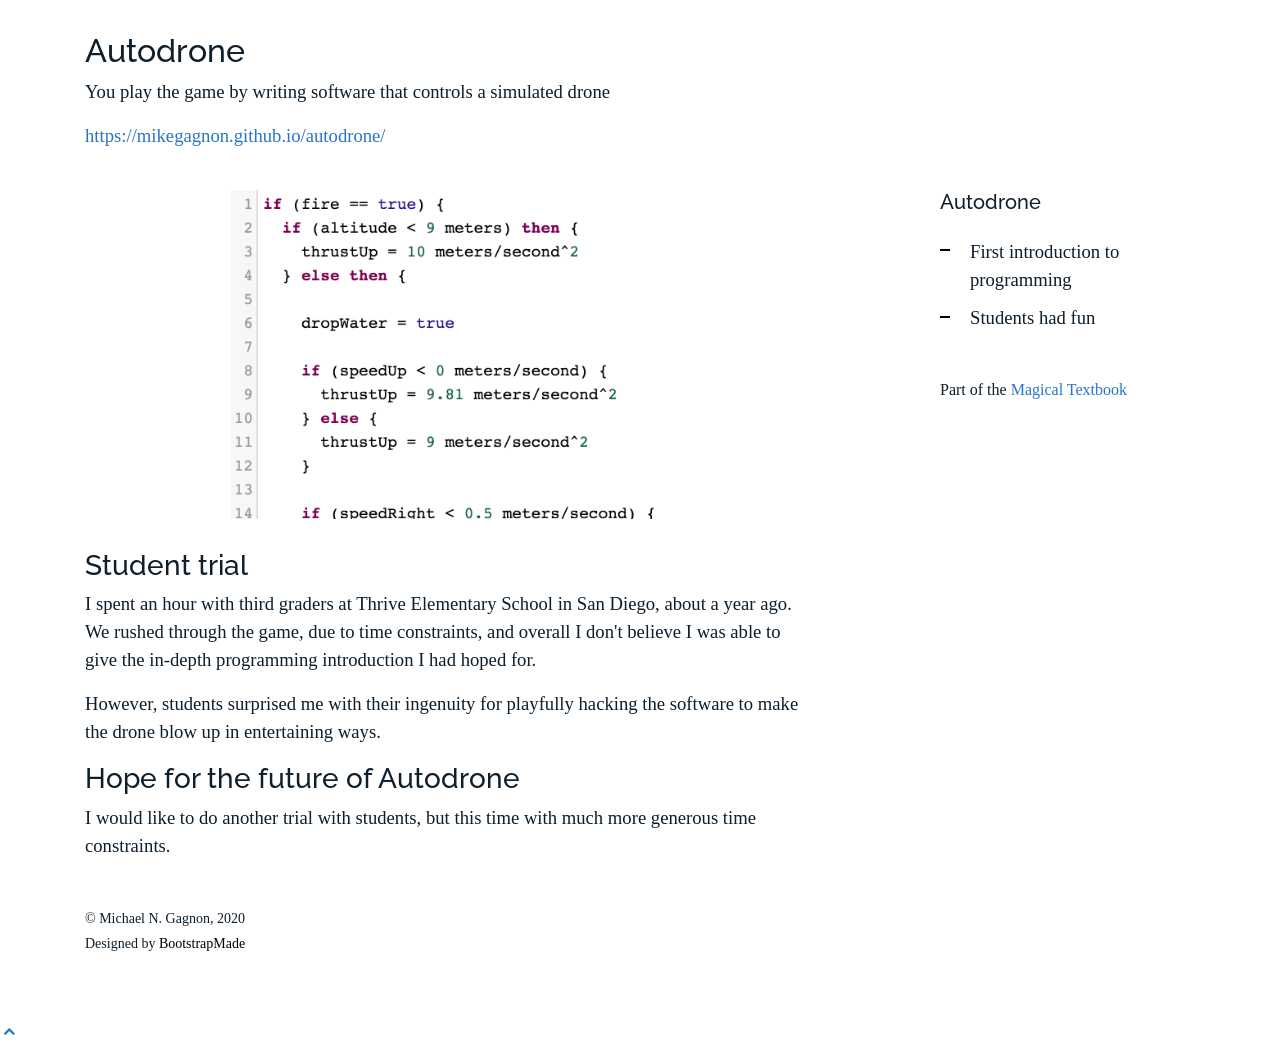
==== autodrone.html @ 3ea7a0fd "." ====
<!DOCTYPE html>
<html lang="en">

<head>
  <meta charset="utf-8">
  <meta content="width=device-width, initial-scale=1.0" name="viewport">

  <title>Autodrone</title>
  <meta content="" name="descriptison">
  <meta content="" name="keywords">

  <!-- Favicons -->
  <link href="assets/img/favicon.png" rel="icon">
  <link href="assets/img/apple-touch-icon.png" rel="apple-touch-icon">

  <!-- Google Fonts -->
  <link href="https://fonts.googleapis.com/css?family=https://fonts.googleapis.com/css?family=Inconsolata:400,500,600,700|Raleway:400,400i,500,500i,600,600i,700,700i" rel="stylesheet">

  <!-- Vendor CSS Files -->
  <link href="assets/vendor/bootstrap/css/bootstrap.min.css" rel="stylesheet">
  <link href="assets/vendor/icofont/icofont.min.css" rel="stylesheet">
  <link href="assets/vendor/aos/aos.css" rel="stylesheet">
  <link href="assets/vendor/line-awesome/css/line-awesome.min.css" rel="stylesheet">
  <link href="assets/vendor/owl.carousel/assets/owl.carousel.min.css" rel="stylesheet">

  <!-- Template Main CSS File -->
  <link href="assets/css/style.css" rel="stylesheet">

  <!-- =======================================================
  * Template Name: MyPortfolio - v2.0.0
  * Template URL: https://bootstrapmade.com/myportfolio-bootstrap-portfolio-website-template/
  * Author: BootstrapMade.com
  * License: https://bootstrapmade.com/license/
  ======================================================== -->
</head>

<body>



  <main id="main">

    <section class="section">
      <div class="container">
        <div class="row mb-4 align-items-center">
          <div class="col-md-6" data-aos="fade-up">
            <h2>Autodrone</h2>
            <p>You play the game by writing software that controls a simulated drone</p>
            <p><a href="https://mikegagnon.github.io/autodrone/">https://mikegagnon.github.io/autodrone/</a></p>

          </div>
        </div>
      </div>

      <div class="site-section pb-0">
        <div class="container">
          <div class="row align-items-stretch">
            <div class="col-md-8" data-aos="fade-up">

              <div style="text-align: center; "><img style="padding-bottom: 30px; width: 60%; height: 60%; " src="assets/img/autocode.png" alt="Image" class="img-fluid"></div>

              <h3>Student trial</h3>


              <p>I spent an hour with third graders at Thrive Elementary School in San Diego, about a year ago.
                We rushed through the game, due to time constraints, and overall I don't believe I was able
                to give the in-depth programming introduction I had hoped for.
              </p>

              <p>However, students surprised me with their ingenuity for playfully hacking the software
                to make the drone blow up in entertaining ways.</p>


              <h3>Hope for the future of Autodrone</h3>

              <p>I would like to do another trial with students, but this time with much more
              generous time constraints.
              </p>

            </div>
            <div class="col-md-3 ml-auto" data-aos="fade-up" data-aos-delay="100">
              <div class="sticky-content">
                <h3 class="h3">Autodrone</h3>
                <p class="mb-4"><!--<span class="text-muted">In progress</span>--></p>

        

                <div class="h4 mb-3">
                  <p></p>
                </div>

                <ul class="list-unstyled list-line mb-5">
                  <li>First introduction to programming</li>
                  <li>Students had fun</li>
                </ul>
                
                <div class="h4 mb-3">
                  <p>Part of the <a href="magic-textbook.html">Magical Textbook</a></p> 
                </div>

              </div>
            </div>
          </div>
        </div>
    </section>

  </main><!-- End #main -->

  <!-- ======= Footer ======= -->
  <footer class="footer" role="contentinfo">
    <div class="container">
      <div class="row">
        <div class="col-sm-6">
          <p class="mb-1">&copy; Michael N. Gagnon, 2020</p>
          <div class="credits">
            <!--
            All the links in the footer should remain intact.
            You can delete the links only if you purchased the pro version.
            Licensing information: https://bootstrapmade.com/license/
            Purchase the pro version with working PHP/AJAX contact form: https://bootstrapmade.com/buy/?theme=MyPortfolio
          -->
            Designed by <a href="https://bootstrapmade.com/">BootstrapMade</a>
          </div>
        </div>
      </div>
    </div>
  </footer>

  <a href="#" class="back-to-top"><i class="icofont-simple-up"></i></a>

  <!-- Vendor JS Files -->
  <script src="assets/vendor/jquery/jquery.min.js"></script>
  <script src="assets/vendor/bootstrap/js/bootstrap.bundle.min.js"></script>
  <script src="assets/vendor/jquery.easing/jquery.easing.min.js"></script>
  <script src="assets/vendor/php-email-form/validate.js"></script>
  <script src="assets/vendor/aos/aos.js"></script>
  <script src="assets/vendor/isotope-layout/isotope.pkgd.min.js"></script>
  <script src="assets/vendor/owl.carousel/owl.carousel.min.js"></script>

  <!-- Template Main JS File -->
  <script src="assets/js/main.js"></script>

</body>

</html>
---- assets/vendor/line-awesome/css/line-awesome.min.css ----
.la,.lab,.lad,.lal,.lar,.las{-moz-osx-font-smoothing:grayscale;-webkit-font-smoothing:antialiased;display:inline-block;font-style:normal;font-variant:normal;text-rendering:auto;line-height:1}.la-lg{font-size:1.33333em;line-height:.75em;vertical-align:-.0667em}.la-xs{font-size:.75em}.la-sm{font-size:.875em}.la-1x{font-size:1em}.la-2x{font-size:2em}.la-3x{font-size:3em}.la-4x{font-size:4em}.la-5x{font-size:5em}.la-6x{font-size:6em}.la-7x{font-size:7em}.la-8x{font-size:8em}.la-9x{font-size:9em}.la-10x{font-size:10em}.la-fw{text-align:center;width:1.25em}.la-ul{list-style-type:none;margin-left:2.5em;padding-left:0}.la-ul>li{position:relative}.la-li{left:-2em;position:absolute;text-align:center;width:2em;line-height:inherit}.la-border{border:solid .08em #eee;border-radius:.1em;padding:.2em .25em .15em}.la-pull-left{float:left}.la-pull-right{float:right}.la.la-pull-left,.lab.la-pull-left,.lal.la-pull-left,.lar.la-pull-left,.las.la-pull-left{margin-right:.3em}.la.la-pull-right,.lab.la-pull-right,.lal.la-pull-right,.lar.la-pull-right,.las.la-pull-right{margin-left:.3em}.la-spin{-webkit-animation:la-spin 2s infinite linear;animation:la-spin 2s infinite linear}.la-pulse{-webkit-animation:la-spin 1s infinite steps(8);animation:la-spin 1s infinite steps(8)}@-webkit-keyframes la-spin{0%{-webkit-transform:rotate(0);transform:rotate(0)}100%{-webkit-transform:rotate(360deg);transform:rotate(360deg)}}@keyframes la-spin{0%{-webkit-transform:rotate(0);transform:rotate(0)}100%{-webkit-transform:rotate(360deg);transform:rotate(360deg)}}.la-rotate-90{-webkit-transform:rotate(90deg);transform:rotate(90deg)}.la-rotate-180{-webkit-transform:rotate(180deg);transform:rotate(180deg)}.la-rotate-270{-webkit-transform:rotate(270deg);transform:rotate(270deg)}.la-flip-horizontal{-webkit-transform:scale(-1,1);transform:scale(-1,1)}.la-flip-vertical{-webkit-transform:scale(1,-1);transform:scale(1,-1)}.la-flip-both,.la-flip-horizontal.la-flip-vertical{-webkit-transform:scale(-1,-1);transform:scale(-1,-1)}:root .la-flip-both,:root .la-flip-horizontal,:root .la-flip-vertical,:root .la-rotate-180,:root .la-rotate-270,:root .la-rotate-90{-webkit-filter:none;filter:none}.la-stack{display:inline-block;height:2em;line-height:2em;position:relative;vertical-align:middle;width:2.5em}.la-stack-1x,.la-stack-2x{left:0;position:absolute;text-align:center;width:100%}.la-stack-1x{line-height:inherit}.la-stack-2x{font-size:2em}.la-inverse{color:#fff}.la-500px:before{content:"\f26e"}.la-accessible-icon:before{content:"\f368"}.la-accusoft:before{content:"\f369"}.la-acquisitions-incorporated:before{content:"\f6af"}.la-ad:before{content:"\f641"}.la-address-book:before{content:"\f2b9"}.la-address-card:before{content:"\f2bb"}.la-adjust:before{content:"\f042"}.la-adn:before{content:"\f170"}.la-adobe:before{content:"\f778"}.la-adversal:before{content:"\f36a"}.la-affiliatetheme:before{content:"\f36b"}.la-air-freshener:before{content:"\f5d0"}.la-airbnb:before{content:"\f834"}.la-algolia:before{content:"\f36c"}.la-align-center:before{content:"\f037"}.la-align-justify:before{content:"\f039"}.la-align-left:before{content:"\f036"}.la-align-right:before{content:"\f038"}.la-alipay:before{content:"\f642"}.la-allergies:before{content:"\f461"}.la-amazon:before{content:"\f270"}.la-amazon-pay:before{content:"\f42c"}.la-ambulance:before{content:"\f0f9"}.la-american-sign-language-interpreting:before{content:"\f2a3"}.la-amilia:before{content:"\f36d"}.la-anchor:before{content:"\f13d"}.la-android:before{content:"\f17b"}.la-angellist:before{content:"\f209"}.la-angle-double-down:before{content:"\f103"}.la-angle-double-left:before{content:"\f100"}.la-angle-double-right:before{content:"\f101"}.la-angle-double-up:before{content:"\f102"}.la-angle-down:before{content:"\f107"}.la-angle-left:before{content:"\f104"}.la-angle-right:before{content:"\f105"}.la-angle-up:before{content:"\f106"}.la-angry:before{content:"\f556"}.la-angrycreative:before{content:"\f36e"}.la-angular:before{content:"\f420"}.la-ankh:before{content:"\f644"}.la-app-store:before{content:"\f36f"}.la-app-store-ios:before{content:"\f370"}.la-apper:before{content:"\f371"}.la-apple:before{content:"\f179"}.la-apple-alt:before{content:"\f5d1"}.la-apple-pay:before{content:"\f415"}.la-archive:before{content:"\f187"}.la-archway:before{content:"\f557"}.la-arrow-alt-circle-down:before{content:"\f358"}.la-arrow-alt-circle-left:before{content:"\f359"}.la-arrow-alt-circle-right:before{content:"\f35a"}.la-arrow-alt-circle-up:before{content:"\f35b"}.la-arrow-circle-down:before{content:"\f0ab"}.la-arrow-circle-left:before{content:"\f0a8"}.la-arrow-circle-right:before{content:"\f0a9"}.la-arrow-circle-up:before{content:"\f0aa"}.la-arrow-down:before{content:"\f063"}.la-arrow-left:before{content:"\f060"}.la-arrow-right:before{content:"\f061"}.la-arrow-up:before{content:"\f062"}.la-arrows-alt:before{content:"\f0b2"}.la-arrows-alt-h:before{content:"\f337"}.la-arrows-alt-v:before{content:"\f338"}.la-artstation:before{content:"\f77a"}.la-assistive-listening-systems:before{content:"\f2a2"}.la-asterisk:before{content:"\f069"}.la-asymmetrik:before{content:"\f372"}.la-at:before{content:"\f1fa"}.la-atlas:before{content:"\f558"}.la-atlassian:before{content:"\f77b"}.la-atom:before{content:"\f5d2"}.la-audible:before{content:"\f373"}.la-audio-description:before{content:"\f29e"}.la-autoprefixer:before{content:"\f41c"}.la-avianex:before{content:"\f374"}.la-aviato:before{content:"\f421"}.la-award:before{content:"\f559"}.la-aws:before{content:"\f375"}.la-baby:before{content:"\f77c"}.la-baby-carriage:before{content:"\f77d"}.la-backspace:before{content:"\f55a"}.la-backward:before{content:"\f04a"}.la-bacon:before{content:"\f7e5"}.la-balance-scale:before{content:"\f24e"}.la-balance-scale-left:before{content:"\f515"}.la-balance-scale-right:before{content:"\f516"}.la-ban:before{content:"\f05e"}.la-band-aid:before{content:"\f462"}.la-bandcamp:before{content:"\f2d5"}.la-barcode:before{content:"\f02a"}.la-bars:before{content:"\f0c9"}.la-baseball-ball:before{content:"\f433"}.la-basketball-ball:before{content:"\f434"}.la-bath:before{content:"\f2cd"}.la-battery-empty:before{content:"\f244"}.la-battery-full:before{content:"\f240"}.la-battery-half:before{content:"\f242"}.la-battery-quarter:before{content:"\f243"}.la-battery-three-quarters:before{content:"\f241"}.la-battle-net:before{content:"\f835"}.la-bed:before{content:"\f236"}.la-beer:before{content:"\f0fc"}.la-behance:before{content:"\f1b4"}.la-behance-square:before{content:"\f1b5"}.la-bell:before{content:"\f0f3"}.la-bell-slash:before{content:"\f1f6"}.la-bezier-curve:before{content:"\f55b"}.la-bible:before{content:"\f647"}.la-bicycle:before{content:"\f206"}.la-biking:before{content:"\f84a"}.la-bimobject:before{content:"\f378"}.la-binoculars:before{content:"\f1e5"}.la-biohazard:before{content:"\f780"}.la-birthday-cake:before{content:"\f1fd"}.la-bitbucket:before{content:"\f171"}.la-bitcoin:before{content:"\f379"}.la-bity:before{content:"\f37a"}.la-black-tie:before{content:"\f27e"}.la-blackberry:before{content:"\f37b"}.la-blender:before{content:"\f517"}.la-blender-phone:before{content:"\f6b6"}.la-blind:before{content:"\f29d"}.la-blog:before{content:"\f781"}.la-blogger:before{content:"\f37c"}.la-blogger-b:before{content:"\f37d"}.la-bluetooth:before{content:"\f293"}.la-bluetooth-b:before{content:"\f294"}.la-bold:before{content:"\f032"}.la-bolt:before{content:"\f0e7"}.la-bomb:before{content:"\f1e2"}.la-bone:before{content:"\f5d7"}.la-bong:before{content:"\f55c"}.la-book:before{content:"\f02d"}.la-book-dead:before{content:"\f6b7"}.la-book-medical:before{content:"\f7e6"}.la-book-open:before{content:"\f518"}.la-book-reader:before{content:"\f5da"}.la-bookmark:before{content:"\f02e"}.la-bootstrap:before{content:"\f836"}.la-border-all:before{content:"\f84c"}.la-border-none:before{content:"\f850"}.la-border-style:before{content:"\f853"}.la-bowling-ball:before{content:"\f436"}.la-box:before{content:"\f466"}.la-box-open:before{content:"\f49e"}.la-boxes:before{content:"\f468"}.la-braille:before{content:"\f2a1"}.la-brain:before{content:"\f5dc"}.la-bread-slice:before{content:"\f7ec"}.la-briefcase:before{content:"\f0b1"}.la-briefcase-medical:before{content:"\f469"}.la-broadcast-tower:before{content:"\f519"}.la-broom:before{content:"\f51a"}.la-brush:before{content:"\f55d"}.la-btc:before{content:"\f15a"}.la-buffer:before{content:"\f837"}.la-bug:before{content:"\f188"}.la-building:before{content:"\f1ad"}.la-bullhorn:before{content:"\f0a1"}.la-bullseye:before{content:"\f140"}.la-burn:before{content:"\f46a"}.la-buromobelexperte:before{content:"\f37f"}.la-bus:before{content:"\f207"}.la-bus-alt:before{content:"\f55e"}.la-business-time:before{content:"\f64a"}.la-buy-n-large:before{content:"\f8a6"}.la-buysellads:before{content:"\f20d"}.la-calculator:before{content:"\f1ec"}.la-calendar:before{content:"\f133"}.la-calendar-alt:before{content:"\f073"}.la-calendar-check:before{content:"\f274"}.la-calendar-day:before{content:"\f783"}.la-calendar-minus:before{content:"\f272"}.la-calendar-plus:before{content:"\f271"}.la-calendar-times:before{content:"\f273"}.la-calendar-week:before{content:"\f784"}.la-camera:before{content:"\f030"}.la-camera-retro:before{content:"\f083"}.la-campground:before{content:"\f6bb"}.la-canadian-maple-leaf:before{content:"\f785"}.la-candy-cane:before{content:"\f786"}.la-cannabis:before{content:"\f55f"}.la-capsules:before{content:"\f46b"}.la-car:before{content:"\f1b9"}.la-car-alt:before{content:"\f5de"}.la-car-battery:before{content:"\f5df"}.la-car-crash:before{content:"\f5e1"}.la-car-side:before{content:"\f5e4"}.la-caret-down:before{content:"\f0d7"}.la-caret-left:before{content:"\f0d9"}.la-caret-right:before{content:"\f0da"}.la-caret-square-down:before{content:"\f150"}.la-caret-square-left:before{content:"\f191"}.la-caret-square-right:before{content:"\f152"}.la-caret-square-up:before{content:"\f151"}.la-caret-up:before{content:"\f0d8"}.la-carrot:before{content:"\f787"}.la-cart-arrow-down:before{content:"\f218"}.la-cart-plus:before{content:"\f217"}.la-cash-register:before{content:"\f788"}.la-cat:before{content:"\f6be"}.la-cc-amazon-pay:before{content:"\f42d"}.la-cc-amex:before{content:"\f1f3"}.la-cc-apple-pay:before{content:"\f416"}.la-cc-diners-club:before{content:"\f24c"}.la-cc-discover:before{content:"\f1f2"}.la-cc-jcb:before{content:"\f24b"}.la-cc-mastercard:before{content:"\f1f1"}.la-cc-paypal:before{content:"\f1f4"}.la-cc-stripe:before{content:"\f1f5"}.la-cc-visa:before{content:"\f1f0"}.la-centercode:before{content:"\f380"}.la-centos:before{content:"\f789"}.la-certificate:before{content:"\f0a3"}.la-chair:before{content:"\f6c0"}.la-chalkboard:before{content:"\f51b"}.la-chalkboard-teacher:before{content:"\f51c"}.la-charging-station:before{content:"\f5e7"}.la-chart-area:before{content:"\f1fe"}.la-chart-bar:before{content:"\f080"}.la-chart-line:before{content:"\f201"}.la-chart-pie:before{content:"\f200"}.la-check:before{content:"\f00c"}.la-check-circle:before{content:"\f058"}.la-check-double:before{content:"\f560"}.la-check-square:before{content:"\f14a"}.la-cheese:before{content:"\f7ef"}.la-chess:before{content:"\f439"}.la-chess-bishop:before{content:"\f43a"}.la-chess-board:before{content:"\f43c"}.la-chess-king:before{content:"\f43f"}.la-chess-knight:before{content:"\f441"}.la-chess-pawn:before{content:"\f443"}.la-chess-queen:before{content:"\f445"}.la-chess-rook:before{content:"\f447"}.la-chevron-circle-down:before{content:"\f13a"}.la-chevron-circle-left:before{content:"\f137"}.la-chevron-circle-right:before{content:"\f138"}.la-chevron-circle-up:before{content:"\f139"}.la-chevron-down:before{content:"\f078"}.la-chevron-left:before{content:"\f053"}.la-chevron-right:before{content:"\f054"}.la-chevron-up:before{content:"\f077"}.la-child:before{content:"\f1ae"}.la-chrome:before{content:"\f268"}.la-chromecast:before{content:"\f838"}.la-church:before{content:"\f51d"}.la-circle:before{content:"\f111"}.la-circle-notch:before{content:"\f1ce"}.la-city:before{content:"\f64f"}.la-clinic-medical:before{content:"\f7f2"}.la-clipboard:before{content:"\f328"}.la-clipboard-check:before{content:"\f46c"}.la-clipboard-list:before{content:"\f46d"}.la-clock:before{content:"\f017"}.la-clone:before{content:"\f24d"}.la-closed-captioning:before{content:"\f20a"}.la-cloud:before{content:"\f0c2"}.la-cloud-download-alt:before{content:"\f381"}.la-cloud-meatball:before{content:"\f73b"}.la-cloud-moon:before{content:"\f6c3"}.la-cloud-moon-rain:before{content:"\f73c"}.la-cloud-rain:before{content:"\f73d"}.la-cloud-showers-heavy:before{content:"\f740"}.la-cloud-sun:before{content:"\f6c4"}.la-cloud-sun-rain:before{content:"\f743"}.la-cloud-upload-alt:before{content:"\f382"}.la-cloudscale:before{content:"\f383"}.la-cloudsmith:before{content:"\f384"}.la-cloudversify:before{content:"\f385"}.la-cocktail:before{content:"\f561"}.la-code:before{content:"\f121"}.la-code-branch:before{content:"\f126"}.la-codepen:before{content:"\f1cb"}.la-codiepie:before{content:"\f284"}.la-coffee:before{content:"\f0f4"}.la-cog:before{content:"\f013"}.la-cogs:before{content:"\f085"}.la-coins:before{content:"\f51e"}.la-columns:before{content:"\f0db"}.la-comment:before{content:"\f075"}.la-comment-alt:before{content:"\f27a"}.la-comment-dollar:before{content:"\f651"}.la-comment-dots:before{content:"\f4ad"}.la-comment-medical:before{content:"\f7f5"}.la-comment-slash:before{content:"\f4b3"}.la-comments:before{content:"\f086"}.la-comments-dollar:before{content:"\f653"}.la-compact-disc:before{content:"\f51f"}.la-compass:before{content:"\f14e"}.la-compress:before{content:"\f066"}.la-compress-arrows-alt:before{content:"\f78c"}.la-concierge-bell:before{content:"\f562"}.la-confluence:before{content:"\f78d"}.la-connectdevelop:before{content:"\f20e"}.la-contao:before{content:"\f26d"}.la-cookie:before{content:"\f563"}.la-cookie-bite:before{content:"\f564"}.la-copy:before{content:"\f0c5"}.la-copyright:before{content:"\f1f9"}.la-cotton-bureau:before{content:"\f89e"}.la-couch:before{content:"\f4b8"}.la-cpanel:before{content:"\f388"}.la-creative-commons:before{content:"\f25e"}.la-creative-commons-by:before{content:"\f4e7"}.la-creative-commons-nc:before{content:"\f4e8"}.la-creative-commons-nc-eu:before{content:"\f4e9"}.la-creative-commons-nc-jp:before{content:"\f4ea"}.la-creative-commons-nd:before{content:"\f4eb"}.la-creative-commons-pd:before{content:"\f4ec"}.la-creative-commons-pd-alt:before{content:"\f4ed"}.la-creative-commons-remix:before{content:"\f4ee"}.la-creative-commons-sa:before{content:"\f4ef"}.la-creative-commons-sampling:before{content:"\f4f0"}.la-creative-commons-sampling-plus:before{content:"\f4f1"}.la-creative-commons-share:before{content:"\f4f2"}.la-creative-commons-zero:before{content:"\f4f3"}.la-credit-card:before{content:"\f09d"}.la-critical-role:before{content:"\f6c9"}.la-crop:before{content:"\f125"}.la-crop-alt:before{content:"\f565"}.la-cross:before{content:"\f654"}.la-crosshairs:before{content:"\f05b"}.la-crow:before{content:"\f520"}.la-crown:before{content:"\f521"}.la-crutch:before{content:"\f7f7"}.la-css3:before{content:"\f13c"}.la-css3-alt:before{content:"\f38b"}.la-cube:before{content:"\f1b2"}.la-cubes:before{content:"\f1b3"}.la-cut:before{content:"\f0c4"}.la-cuttlefish:before{content:"\f38c"}.la-d-and-d:before{content:"\f38d"}.la-d-and-d-beyond:before{content:"\f6ca"}.la-dashcube:before{content:"\f210"}.la-database:before{content:"\f1c0"}.la-deaf:before{content:"\f2a4"}.la-delicious:before{content:"\f1a5"}.la-democrat:before{content:"\f747"}.la-deploydog:before{content:"\f38e"}.la-deskpro:before{content:"\f38f"}.la-desktop:before{content:"\f108"}.la-dev:before{content:"\f6cc"}.la-deviantart:before{content:"\f1bd"}.la-dharmachakra:before{content:"\f655"}.la-dhl:before{content:"\f790"}.la-diagnoses:before{content:"\f470"}.la-diaspora:before{content:"\f791"}.la-dice:before{content:"\f522"}.la-dice-d20:before{content:"\f6cf"}.la-dice-d6:before{content:"\f6d1"}.la-dice-five:before{content:"\f523"}.la-dice-four:before{content:"\f524"}.la-dice-one:before{content:"\f525"}.la-dice-six:before{content:"\f526"}.la-dice-three:before{content:"\f527"}.la-dice-two:before{content:"\f528"}.la-digg:before{content:"\f1a6"}.la-digital-ocean:before{content:"\f391"}.la-digital-tachograph:before{content:"\f566"}.la-directions:before{content:"\f5eb"}.la-discord:before{content:"\f392"}.la-discourse:before{content:"\f393"}.la-divide:before{content:"\f529"}.la-dizzy:before{content:"\f567"}.la-dna:before{content:"\f471"}.la-dochub:before{content:"\f394"}.la-docker:before{content:"\f395"}.la-dog:before{content:"\f6d3"}.la-dollar-sign:before{content:"\f155"}.la-dolly:before{content:"\f472"}.la-dolly-flatbed:before{content:"\f474"}.la-donate:before{content:"\f4b9"}.la-door-closed:before{content:"\f52a"}.la-door-open:before{content:"\f52b"}.la-dot-circle:before{content:"\f192"}.la-dove:before{content:"\f4ba"}.la-download:before{content:"\f019"}.la-draft2digital:before{content:"\f396"}.la-drafting-compass:before{content:"\f568"}.la-dragon:before{content:"\f6d5"}.la-draw-polygon:before{content:"\f5ee"}.la-dribbble:before{content:"\f17d"}.la-dribbble-square:before{content:"\f397"}.la-dropbox:before{content:"\f16b"}.la-drum:before{content:"\f569"}.la-drum-steelpan:before{content:"\f56a"}.la-drumstick-bite:before{content:"\f6d7"}.la-drupal:before{content:"\f1a9"}.la-dumbbell:before{content:"\f44b"}.la-dumpster:before{content:"\f793"}.la-dumpster-fire:before{content:"\f794"}.la-dungeon:before{content:"\f6d9"}.la-dyalog:before{content:"\f399"}.la-earlybirds:before{content:"\f39a"}.la-ebay:before{content:"\f4f4"}.la-edge:before{content:"\f282"}.la-edit:before{content:"\f044"}.la-egg:before{content:"\f7fb"}.la-eject:before{content:"\f052"}.la-elementor:before{content:"\f430"}.la-ellipsis-h:before{content:"\f141"}.la-ellipsis-v:before{content:"\f142"}.la-ello:before{content:"\f5f1"}.la-ember:before{content:"\f423"}.la-empire:before{content:"\f1d1"}.la-envelope:before{content:"\f0e0"}.la-envelope-open:before{content:"\f2b6"}.la-envelope-open-text:before{content:"\f658"}.la-envelope-square:before{content:"\f199"}.la-envira:before{content:"\f299"}.la-equals:before{content:"\f52c"}.la-eraser:before{content:"\f12d"}.la-erlang:before{content:"\f39d"}.la-ethereum:before{content:"\f42e"}.la-ethernet:before{content:"\f796"}.la-etsy:before{content:"\f2d7"}.la-euro-sign:before{content:"\f153"}.la-evernote:before{content:"\f839"}.la-exchange-alt:before{content:"\f362"}.la-exclamation:before{content:"\f12a"}.la-exclamation-circle:before{content:"\f06a"}.la-exclamation-triangle:before{content:"\f071"}.la-expand:before{content:"\f065"}.la-expand-arrows-alt:before{content:"\f31e"}.la-expeditedssl:before{content:"\f23e"}.la-external-link-alt:before{content:"\f35d"}.la-external-link-square-alt:before{content:"\f360"}.la-eye:before{content:"\f06e"}.la-eye-dropper:before{content:"\f1fb"}.la-eye-slash:before{content:"\f070"}.la-facebook:before{content:"\f09a"}.la-facebook-f:before{content:"\f39e"}.la-facebook-messenger:before{content:"\f39f"}.la-facebook-square:before{content:"\f082"}.la-fan:before{content:"\f863"}.la-fantasy-flight-games:before{content:"\f6dc"}.la-fast-backward:before{content:"\f049"}.la-fast-forward:before{content:"\f050"}.la-fax:before{content:"\f1ac"}.la-feather:before{content:"\f52d"}.la-feather-alt:before{content:"\f56b"}.la-fedex:before{content:"\f797"}.la-fedora:before{content:"\f798"}.la-female:before{content:"\f182"}.la-fighter-jet:before{content:"\f0fb"}.la-figma:before{content:"\f799"}.la-file:before{content:"\f15b"}.la-file-alt:before{content:"\f15c"}.la-file-archive:before{content:"\f1c6"}.la-file-audio:before{content:"\f1c7"}.la-file-code:before{content:"\f1c9"}.la-file-contract:before{content:"\f56c"}.la-file-csv:before{content:"\f6dd"}.la-file-download:before{content:"\f56d"}.la-file-excel:before{content:"\f1c3"}.la-file-export:before{content:"\f56e"}.la-file-image:before{content:"\f1c5"}.la-file-import:before{content:"\f56f"}.la-file-invoice:before{content:"\f570"}.la-file-invoice-dollar:before{content:"\f571"}.la-file-medical:before{content:"\f477"}.la-file-medical-alt:before{content:"\f478"}.la-file-pdf:before{content:"\f1c1"}.la-file-powerpoint:before{content:"\f1c4"}.la-file-prescription:before{content:"\f572"}.la-file-signature:before{content:"\f573"}.la-file-upload:before{content:"\f574"}.la-file-video:before{content:"\f1c8"}.la-file-word:before{content:"\f1c2"}.la-fill:before{content:"\f575"}.la-fill-drip:before{content:"\f576"}.la-film:before{content:"\f008"}.la-filter:before{content:"\f0b0"}.la-fingerprint:before{content:"\f577"}.la-fire:before{content:"\f06d"}.la-fire-alt:before{content:"\f7e4"}.la-fire-extinguisher:before{content:"\f134"}.la-firefox:before{content:"\f269"}.la-first-aid:before{content:"\f479"}.la-first-order:before{content:"\f2b0"}.la-first-order-alt:before{content:"\f50a"}.la-firstdraft:before{content:"\f3a1"}.la-fish:before{content:"\f578"}.la-fist-raised:before{content:"\f6de"}.la-flag:before{content:"\f024"}.la-flag-checkered:before{content:"\f11e"}.la-flag-usa:before{content:"\f74d"}.la-flask:before{content:"\f0c3"}.la-flickr:before{content:"\f16e"}.la-flipboard:before{content:"\f44d"}.la-flushed:before{content:"\f579"}.la-fly:before{content:"\f417"}.la-folder:before{content:"\f07b"}.la-folder-minus:before{content:"\f65d"}.la-folder-open:before{content:"\f07c"}.la-folder-plus:before{content:"\f65e"}.la-font:before{content:"\f031"}.la-font-awesome:before{content:"\f2b4"}.la-font-awesome-alt:before{content:"\f35c"}.la-font-awesome-flag:before{content:"\f425"}.la-font-awesome-logo-full:before{content:"\f4e6"}.la-fonticons:before{content:"\f280"}.la-fonticons-fi:before{content:"\f3a2"}.la-football-ball:before{content:"\f44e"}.la-fort-awesome:before{content:"\f286"}.la-fort-awesome-alt:before{content:"\f3a3"}.la-forumbee:before{content:"\f211"}.la-forward:before{content:"\f04e"}.la-foursquare:before{content:"\f180"}.la-free-code-camp:before{content:"\f2c5"}.la-freebsd:before{content:"\f3a4"}.la-frog:before{content:"\f52e"}.la-frown:before{content:"\f119"}.la-frown-open:before{content:"\f57a"}.la-fulcrum:before{content:"\f50b"}.la-funnel-dollar:before{content:"\f662"}.la-futbol:before{content:"\f1e3"}.la-galactic-republic:before{content:"\f50c"}.la-galactic-senate:before{content:"\f50d"}.la-gamepad:before{content:"\f11b"}.la-gas-pump:before{content:"\f52f"}.la-gavel:before{content:"\f0e3"}.la-gem:before{content:"\f3a5"}.la-genderless:before{content:"\f22d"}.la-get-pocket:before{content:"\f265"}.la-gg:before{content:"\f260"}.la-gg-circle:before{content:"\f261"}.la-ghost:before{content:"\f6e2"}.la-gift:before{content:"\f06b"}.la-gifts:before{content:"\f79c"}.la-git:before{content:"\f1d3"}.la-git-alt:before{content:"\f841"}.la-git-square:before{content:"\f1d2"}.la-github:before{content:"\f09b"}.la-github-alt:before{content:"\f113"}.la-github-square:before{content:"\f092"}.la-gitkraken:before{content:"\f3a6"}.la-gitlab:before{content:"\f296"}.la-gitter:before{content:"\f426"}.la-glass-cheers:before{content:"\f79f"}.la-glass-martini:before{content:"\f000"}.la-glass-martini-alt:before{content:"\f57b"}.la-glass-whiskey:before{content:"\f7a0"}.la-glasses:before{content:"\f530"}.la-glide:before{content:"\f2a5"}.la-glide-g:before{content:"\f2a6"}.la-globe:before{content:"\f0ac"}.la-globe-africa:before{content:"\f57c"}.la-globe-americas:before{content:"\f57d"}.la-globe-asia:before{content:"\f57e"}.la-globe-europe:before{content:"\f7a2"}.la-gofore:before{content:"\f3a7"}.la-golf-ball:before{content:"\f450"}.la-goodreads:before{content:"\f3a8"}.la-goodreads-g:before{content:"\f3a9"}.la-google:before{content:"\f1a0"}.la-google-drive:before{content:"\f3aa"}.la-google-play:before{content:"\f3ab"}.la-google-plus:before{content:"\f2b3"}.la-google-plus-g:before{content:"\f0d5"}.la-google-plus-square:before{content:"\f0d4"}.la-google-wallet:before{content:"\f1ee"}.la-gopuram:before{content:"\f664"}.la-graduation-cap:before{content:"\f19d"}.la-gratipay:before{content:"\f184"}.la-grav:before{content:"\f2d6"}.la-greater-than:before{content:"\f531"}.la-greater-than-equal:before{content:"\f532"}.la-grimace:before{content:"\f57f"}.la-grin:before{content:"\f580"}.la-grin-alt:before{content:"\f581"}.la-grin-beam:before{content:"\f582"}.la-grin-beam-sweat:before{content:"\f583"}.la-grin-hearts:before{content:"\f584"}.la-grin-squint:before{content:"\f585"}.la-grin-squint-tears:before{content:"\f586"}.la-grin-stars:before{content:"\f587"}.la-grin-tears:before{content:"\f588"}.la-grin-tongue:before{content:"\f589"}.la-grin-tongue-squint:before{content:"\f58a"}.la-grin-tongue-wink:before{content:"\f58b"}.la-grin-wink:before{content:"\f58c"}.la-grip-horizontal:before{content:"\f58d"}.la-grip-lines:before{content:"\f7a4"}.la-grip-lines-vertical:before{content:"\f7a5"}.la-grip-vertical:before{content:"\f58e"}.la-gripfire:before{content:"\f3ac"}.la-grunt:before{content:"\f3ad"}.la-guitar:before{content:"\f7a6"}.la-gulp:before{content:"\f3ae"}.la-h-square:before{content:"\f0fd"}.la-hacker-news:before{content:"\f1d4"}.la-hacker-news-square:before{content:"\f3af"}.la-hackerrank:before{content:"\f5f7"}.la-hamburger:before{content:"\f805"}.la-hammer:before{content:"\f6e3"}.la-hamsa:before{content:"\f665"}.la-hand-holding:before{content:"\f4bd"}.la-hand-holding-heart:before{content:"\f4be"}.la-hand-holding-usd:before{content:"\f4c0"}.la-hand-lizard:before{content:"\f258"}.la-hand-middle-finger:before{content:"\f806"}.la-hand-paper:before{content:"\f256"}.la-hand-peace:before{content:"\f25b"}.la-hand-point-down:before{content:"\f0a7"}.la-hand-point-left:before{content:"\f0a5"}.la-hand-point-right:before{content:"\f0a4"}.la-hand-point-up:before{content:"\f0a6"}.la-hand-pointer:before{content:"\f25a"}.la-hand-rock:before{content:"\f255"}.la-hand-scissors:before{content:"\f257"}.la-hand-spock:before{content:"\f259"}.la-hands:before{content:"\f4c2"}.la-hands-helping:before{content:"\f4c4"}.la-handshake:before{content:"\f2b5"}.la-hanukiah:before{content:"\f6e6"}.la-hard-hat:before{content:"\f807"}.la-hashtag:before{content:"\f292"}.la-hat-cowboy:before{content:"\f8c0"}.la-hat-cowboy-side:before{content:"\f8c1"}.la-hat-wizard:before{content:"\f6e8"}.la-haykal:before{content:"\f666"}.la-hdd:before{content:"\f0a0"}.la-heading:before{content:"\f1dc"}.la-headphones:before{content:"\f025"}.la-headphones-alt:before{content:"\f58f"}.la-headset:before{content:"\f590"}.la-heart:before{content:"\f004"}.la-heart-broken:before{content:"\f7a9"}.la-heartbeat:before{content:"\f21e"}.la-helicopter:before{content:"\f533"}.la-highlighter:before{content:"\f591"}.la-hiking:before{content:"\f6ec"}.la-hippo:before{content:"\f6ed"}.la-hips:before{content:"\f452"}.la-hire-a-helper:before{content:"\f3b0"}.la-history:before{content:"\f1da"}.la-hockey-puck:before{content:"\f453"}.la-holly-berry:before{content:"\f7aa"}.la-home:before{content:"\f015"}.la-hooli:before{content:"\f427"}.la-hornbill:before{content:"\f592"}.la-horse:before{content:"\f6f0"}.la-horse-head:before{content:"\f7ab"}.la-hospital:before{content:"\f0f8"}.la-hospital-alt:before{content:"\f47d"}.la-hospital-symbol:before{content:"\f47e"}.la-hot-tub:before{content:"\f593"}.la-hotdog:before{content:"\f80f"}.la-hotel:before{content:"\f594"}.la-hotjar:before{content:"\f3b1"}.la-hourglass:before{content:"\f254"}.la-hourglass-end:before{content:"\f253"}.la-hourglass-half:before{content:"\f252"}.la-hourglass-start:before{content:"\f251"}.la-house-damage:before{content:"\f6f1"}.la-houzz:before{content:"\f27c"}.la-hryvnia:before{content:"\f6f2"}.la-html5:before{content:"\f13b"}.la-hubspot:before{content:"\f3b2"}.la-i-cursor:before{content:"\f246"}.la-ice-cream:before{content:"\f810"}.la-icicles:before{content:"\f7ad"}.la-icons:before{content:"\f86d"}.la-id-badge:before{content:"\f2c1"}.la-id-card:before{content:"\f2c2"}.la-id-card-alt:before{content:"\f47f"}.la-igloo:before{content:"\f7ae"}.la-image:before{content:"\f03e"}.la-images:before{content:"\f302"}.la-imdb:before{content:"\f2d8"}.la-inbox:before{content:"\f01c"}.la-indent:before{content:"\f03c"}.la-industry:before{content:"\f275"}.la-infinity:before{content:"\f534"}.la-info:before{content:"\f129"}.la-info-circle:before{content:"\f05a"}.la-instagram:before{content:"\f16d"}.la-intercom:before{content:"\f7af"}.la-internet-explorer:before{content:"\f26b"}.la-invision:before{content:"\f7b0"}.la-ioxhost:before{content:"\f208"}.la-italic:before{content:"\f033"}.la-itch-io:before{content:"\f83a"}.la-itunes:before{content:"\f3b4"}.la-itunes-note:before{content:"\f3b5"}.la-java:before{content:"\f4e4"}.la-jedi:before{content:"\f669"}.la-jedi-order:before{content:"\f50e"}.la-jenkins:before{content:"\f3b6"}.la-jira:before{content:"\f7b1"}.la-joget:before{content:"\f3b7"}.la-joint:before{content:"\f595"}.la-joomla:before{content:"\f1aa"}.la-journal-whills:before{content:"\f66a"}.la-js:before{content:"\f3b8"}.la-js-square:before{content:"\f3b9"}.la-jsfiddle:before{content:"\f1cc"}.la-kaaba:before{content:"\f66b"}.la-kaggle:before{content:"\f5fa"}.la-key:before{content:"\f084"}.la-keybase:before{content:"\f4f5"}.la-keyboard:before{content:"\f11c"}.la-keycdn:before{content:"\f3ba"}.la-khanda:before{content:"\f66d"}.la-kickstarter:before{content:"\f3bb"}.la-kickstarter-k:before{content:"\f3bc"}.la-kiss:before{content:"\f596"}.la-kiss-beam:before{content:"\f597"}.la-kiss-wink-heart:before{content:"\f598"}.la-kiwi-bird:before{content:"\f535"}.la-korvue:before{content:"\f42f"}.la-landmark:before{content:"\f66f"}.la-language:before{content:"\f1ab"}.la-laptop:before{content:"\f109"}.la-laptop-code:before{content:"\f5fc"}.la-laptop-medical:before{content:"\f812"}.la-laravel:before{content:"\f3bd"}.la-lastfm:before{content:"\f202"}.la-lastfm-square:before{content:"\f203"}.la-laugh:before{content:"\f599"}.la-laugh-beam:before{content:"\f59a"}.la-laugh-squint:before{content:"\f59b"}.la-laugh-wink:before{content:"\f59c"}.la-layer-group:before{content:"\f5fd"}.la-leaf:before{content:"\f06c"}.la-leanpub:before{content:"\f212"}.la-lemon:before{content:"\f094"}.la-less:before{content:"\f41d"}.la-less-than:before{content:"\f536"}.la-less-than-equal:before{content:"\f537"}.la-level-down-alt:before{content:"\f3be"}.la-level-up-alt:before{content:"\f3bf"}.la-life-ring:before{content:"\f1cd"}.la-lightbulb:before{content:"\f0eb"}.la-line:before{content:"\f3c0"}.la-link:before{content:"\f0c1"}.la-linkedin:before{content:"\f08c"}.la-linkedin-in:before{content:"\f0e1"}.la-linode:before{content:"\f2b8"}.la-linux:before{content:"\f17c"}.la-lira-sign:before{content:"\f195"}.la-list:before{content:"\f03a"}.la-list-alt:before{content:"\f022"}.la-list-ol:before{content:"\f0cb"}.la-list-ul:before{content:"\f0ca"}.la-location-arrow:before{content:"\f124"}.la-lock:before{content:"\f023"}.la-lock-open:before{content:"\f3c1"}.la-long-arrow-alt-down:before{content:"\f309"}.la-long-arrow-alt-left:before{content:"\f30a"}.la-long-arrow-alt-right:before{content:"\f30b"}.la-long-arrow-alt-up:before{content:"\f30c"}.la-low-vision:before{content:"\f2a8"}.la-luggage-cart:before{content:"\f59d"}.la-lyft:before{content:"\f3c3"}.la-magento:before{content:"\f3c4"}.la-magic:before{content:"\f0d0"}.la-magnet:before{content:"\f076"}.la-mail-bulk:before{content:"\f674"}.la-mailchimp:before{content:"\f59e"}.la-male:before{content:"\f183"}.la-mandalorian:before{content:"\f50f"}.la-map:before{content:"\f279"}.la-map-marked:before{content:"\f59f"}.la-map-marked-alt:before{content:"\f5a0"}.la-map-marker:before{content:"\f041"}.la-map-marker-alt:before{content:"\f3c5"}.la-map-pin:before{content:"\f276"}.la-map-signs:before{content:"\f277"}.la-markdown:before{content:"\f60f"}.la-marker:before{content:"\f5a1"}.la-mars:before{content:"\f222"}.la-mars-double:before{content:"\f227"}.la-mars-stroke:before{content:"\f229"}.la-mars-stroke-h:before{content:"\f22b"}.la-mars-stroke-v:before{content:"\f22a"}.la-mask:before{content:"\f6fa"}.la-mastodon:before{content:"\f4f6"}.la-maxcdn:before{content:"\f136"}.la-mdb:before{content:"\f8ca"}.la-medal:before{content:"\f5a2"}.la-medapps:before{content:"\f3c6"}.la-medium:before{content:"\f23a"}.la-medium-m:before{content:"\f3c7"}.la-medkit:before{content:"\f0fa"}.la-medrt:before{content:"\f3c8"}.la-meetup:before{content:"\f2e0"}.la-megaport:before{content:"\f5a3"}.la-meh:before{content:"\f11a"}.la-meh-blank:before{content:"\f5a4"}.la-meh-rolling-eyes:before{content:"\f5a5"}.la-memory:before{content:"\f538"}.la-mendeley:before{content:"\f7b3"}.la-menorah:before{content:"\f676"}.la-mercury:before{content:"\f223"}.la-meteor:before{content:"\f753"}.la-microchip:before{content:"\f2db"}.la-microphone:before{content:"\f130"}.la-microphone-alt:before{content:"\f3c9"}.la-microphone-alt-slash:before{content:"\f539"}.la-microphone-slash:before{content:"\f131"}.la-microscope:before{content:"\f610"}.la-microsoft:before{content:"\f3ca"}.la-minus:before{content:"\f068"}.la-minus-circle:before{content:"\f056"}.la-minus-square:before{content:"\f146"}.la-mitten:before{content:"\f7b5"}.la-mix:before{content:"\f3cb"}.la-mixcloud:before{content:"\f289"}.la-mizuni:before{content:"\f3cc"}.la-mobile:before{content:"\f10b"}.la-mobile-alt:before{content:"\f3cd"}.la-modx:before{content:"\f285"}.la-monero:before{content:"\f3d0"}.la-money-bill:before{content:"\f0d6"}.la-money-bill-alt:before{content:"\f3d1"}.la-money-bill-wave:before{content:"\f53a"}.la-money-bill-wave-alt:before{content:"\f53b"}.la-money-check:before{content:"\f53c"}.la-money-check-alt:before{content:"\f53d"}.la-monument:before{content:"\f5a6"}.la-moon:before{content:"\f186"}.la-mortar-pestle:before{content:"\f5a7"}.la-mosque:before{content:"\f678"}.la-motorcycle:before{content:"\f21c"}.la-mountain:before{content:"\f6fc"}.la-mouse:before{content:"\f8cc"}.la-mouse-pointer:before{content:"\f245"}.la-mug-hot:before{content:"\f7b6"}.la-music:before{content:"\f001"}.la-napster:before{content:"\f3d2"}.la-neos:before{content:"\f612"}.la-network-wired:before{content:"\f6ff"}.la-neuter:before{content:"\f22c"}.la-newspaper:before{content:"\f1ea"}.la-nimblr:before{content:"\f5a8"}.la-node:before{content:"\f419"}.la-node-js:before{content:"\f3d3"}.la-not-equal:before{content:"\f53e"}.la-notes-medical:before{content:"\f481"}.la-npm:before{content:"\f3d4"}.la-ns8:before{content:"\f3d5"}.la-nutritionix:before{content:"\f3d6"}.la-object-group:before{content:"\f247"}.la-object-ungroup:before{content:"\f248"}.la-odnoklassniki:before{content:"\f263"}.la-odnoklassniki-square:before{content:"\f264"}.la-oil-can:before{content:"\f613"}.la-old-republic:before{content:"\f510"}.la-om:before{content:"\f679"}.la-opencart:before{content:"\f23d"}.la-openid:before{content:"\f19b"}.la-opera:before{content:"\f26a"}.la-optin-monster:before{content:"\f23c"}.la-orcid:before{content:"\f8d2"}.la-osi:before{content:"\f41a"}.la-otter:before{content:"\f700"}.la-outdent:before{content:"\f03b"}.la-page4:before{content:"\f3d7"}.la-pagelines:before{content:"\f18c"}.la-pager:before{content:"\f815"}.la-paint-brush:before{content:"\f1fc"}.la-paint-roller:before{content:"\f5aa"}.la-palette:before{content:"\f53f"}.la-palfed:before{content:"\f3d8"}.la-pallet:before{content:"\f482"}.la-paper-plane:before{content:"\f1d8"}.la-paperclip:before{content:"\f0c6"}.la-parachute-box:before{content:"\f4cd"}.la-paragraph:before{content:"\f1dd"}.la-parking:before{content:"\f540"}.la-passport:before{content:"\f5ab"}.la-pastafarianism:before{content:"\f67b"}.la-paste:before{content:"\f0ea"}.la-patreon:before{content:"\f3d9"}.la-pause:before{content:"\f04c"}.la-pause-circle:before{content:"\f28b"}.la-paw:before{content:"\f1b0"}.la-paypal:before{content:"\f1ed"}.la-peace:before{content:"\f67c"}.la-pen:before{content:"\f304"}.la-pen-alt:before{content:"\f305"}.la-pen-fancy:before{content:"\f5ac"}.la-pen-nib:before{content:"\f5ad"}.la-pen-square:before{content:"\f14b"}.la-pencil-alt:before{content:"\f303"}.la-pencil-ruler:before{content:"\f5ae"}.la-penny-arcade:before{content:"\f704"}.la-people-carry:before{content:"\f4ce"}.la-pepper-hot:before{content:"\f816"}.la-percent:before{content:"\f295"}.la-percentage:before{content:"\f541"}.la-periscope:before{content:"\f3da"}.la-person-booth:before{content:"\f756"}.la-phabricator:before{content:"\f3db"}.la-phoenix-framework:before{content:"\f3dc"}.la-phoenix-squadron:before{content:"\f511"}.la-phone:before{content:"\f095"}.la-phone-alt:before{content:"\f879"}.la-phone-slash:before{content:"\f3dd"}.la-phone-square:before{content:"\f098"}.la-phone-square-alt:before{content:"\f87b"}.la-phone-volume:before{content:"\f2a0"}.la-photo-video:before{content:"\f87c"}.la-php:before{content:"\f457"}.la-pied-piper:before{content:"\f2ae"}.la-pied-piper-alt:before{content:"\f1a8"}.la-pied-piper-hat:before{content:"\f4e5"}.la-pied-piper-pp:before{content:"\f1a7"}.la-piggy-bank:before{content:"\f4d3"}.la-pills:before{content:"\f484"}.la-pinterest:before{content:"\f0d2"}.la-pinterest-p:before{content:"\f231"}.la-pinterest-square:before{content:"\f0d3"}.la-pizza-slice:before{content:"\f818"}.la-place-of-worship:before{content:"\f67f"}.la-plane:before{content:"\f072"}.la-plane-arrival:before{content:"\f5af"}.la-plane-departure:before{content:"\f5b0"}.la-play:before{content:"\f04b"}.la-play-circle:before{content:"\f144"}.la-playstation:before{content:"\f3df"}.la-plug:before{content:"\f1e6"}.la-plus:before{content:"\f067"}.la-plus-circle:before{content:"\f055"}.la-plus-square:before{content:"\f0fe"}.la-podcast:before{content:"\f2ce"}.la-poll:before{content:"\f681"}.la-poll-h:before{content:"\f682"}.la-poo:before{content:"\f2fe"}.la-poo-storm:before{content:"\f75a"}.la-poop:before{content:"\f619"}.la-portrait:before{content:"\f3e0"}.la-pound-sign:before{content:"\f154"}.la-power-off:before{content:"\f011"}.la-pray:before{content:"\f683"}.la-praying-hands:before{content:"\f684"}.la-prescription:before{content:"\f5b1"}.la-prescription-bottle:before{content:"\f485"}.la-prescription-bottle-alt:before{content:"\f486"}.la-print:before{content:"\f02f"}.la-procedures:before{content:"\f487"}.la-product-hunt:before{content:"\f288"}.la-project-diagram:before{content:"\f542"}.la-pushed:before{content:"\f3e1"}.la-puzzle-piece:before{content:"\f12e"}.la-python:before{content:"\f3e2"}.la-qq:before{content:"\f1d6"}.la-qrcode:before{content:"\f029"}.la-question:before{content:"\f128"}.la-question-circle:before{content:"\f059"}.la-quidditch:before{content:"\f458"}.la-quinscape:before{content:"\f459"}.la-quora:before{content:"\f2c4"}.la-quote-left:before{content:"\f10d"}.la-quote-right:before{content:"\f10e"}.la-quran:before{content:"\f687"}.la-r-project:before{content:"\f4f7"}.la-radiation:before{content:"\f7b9"}.la-radiation-alt:before{content:"\f7ba"}.la-rainbow:before{content:"\f75b"}.la-random:before{content:"\f074"}.la-raspberry-pi:before{content:"\f7bb"}.la-ravelry:before{content:"\f2d9"}.la-react:before{content:"\f41b"}.la-reacteurope:before{content:"\f75d"}.la-readme:before{content:"\f4d5"}.la-rebel:before{content:"\f1d0"}.la-receipt:before{content:"\f543"}.la-record-vinyl:before{content:"\f8d9"}.la-recycle:before{content:"\f1b8"}.la-red-river:before{content:"\f3e3"}.la-reddit:before{content:"\f1a1"}.la-reddit-alien:before{content:"\f281"}.la-reddit-square:before{content:"\f1a2"}.la-redhat:before{content:"\f7bc"}.la-redo:before{content:"\f01e"}.la-redo-alt:before{content:"\f2f9"}.la-registered:before{content:"\f25d"}.la-remove-format:before{content:"\f87d"}.la-renren:before{content:"\f18b"}.la-reply:before{content:"\f3e5"}.la-reply-all:before{content:"\f122"}.la-replyd:before{content:"\f3e6"}.la-republican:before{content:"\f75e"}.la-researchgate:before{content:"\f4f8"}.la-resolving:before{content:"\f3e7"}.la-restroom:before{content:"\f7bd"}.la-retweet:before{content:"\f079"}.la-rev:before{content:"\f5b2"}.la-ribbon:before{content:"\f4d6"}.la-ring:before{content:"\f70b"}.la-road:before{content:"\f018"}.la-robot:before{content:"\f544"}.la-rocket:before{content:"\f135"}.la-rocketchat:before{content:"\f3e8"}.la-rockrms:before{content:"\f3e9"}.la-route:before{content:"\f4d7"}.la-rss:before{content:"\f09e"}.la-rss-square:before{content:"\f143"}.la-ruble-sign:before{content:"\f158"}.la-ruler:before{content:"\f545"}.la-ruler-combined:before{content:"\f546"}.la-ruler-horizontal:before{content:"\f547"}.la-ruler-vertical:before{content:"\f548"}.la-running:before{content:"\f70c"}.la-rupee-sign:before{content:"\f156"}.la-sad-cry:before{content:"\f5b3"}.la-sad-tear:before{content:"\f5b4"}.la-safari:before{content:"\f267"}.la-salesforce:before{content:"\f83b"}.la-sass:before{content:"\f41e"}.la-satellite:before{content:"\f7bf"}.la-satellite-dish:before{content:"\f7c0"}.la-save:before{content:"\f0c7"}.la-schlix:before{content:"\f3ea"}.la-school:before{content:"\f549"}.la-screwdriver:before{content:"\f54a"}.la-scribd:before{content:"\f28a"}.la-scroll:before{content:"\f70e"}.la-sd-card:before{content:"\f7c2"}.la-search:before{content:"\f002"}.la-search-dollar:before{content:"\f688"}.la-search-location:before{content:"\f689"}.la-search-minus:before{content:"\f010"}.la-search-plus:before{content:"\f00e"}.la-searchengin:before{content:"\f3eb"}.la-seedling:before{content:"\f4d8"}.la-sellcast:before{content:"\f2da"}.la-sellsy:before{content:"\f213"}.la-server:before{content:"\f233"}.la-servicestack:before{content:"\f3ec"}.la-shapes:before{content:"\f61f"}.la-share:before{content:"\f064"}.la-share-alt:before{content:"\f1e0"}.la-share-alt-square:before{content:"\f1e1"}.la-share-square:before{content:"\f14d"}.la-shekel-sign:before{content:"\f20b"}.la-shield-alt:before{content:"\f3ed"}.la-ship:before{content:"\f21a"}.la-shipping-fast:before{content:"\f48b"}.la-shirtsinbulk:before{content:"\f214"}.la-shoe-prints:before{content:"\f54b"}.la-shopping-bag:before{content:"\f290"}.la-shopping-basket:before{content:"\f291"}.la-shopping-cart:before{content:"\f07a"}.la-shopware:before{content:"\f5b5"}.la-shower:before{content:"\f2cc"}.la-shuttle-van:before{content:"\f5b6"}.la-sign:before{content:"\f4d9"}.la-sign-in-alt:before{content:"\f2f6"}.la-sign-language:before{content:"\f2a7"}.la-sign-out-alt:before{content:"\f2f5"}.la-signal:before{content:"\f012"}.la-signature:before{content:"\f5b7"}.la-sim-card:before{content:"\f7c4"}.la-simplybuilt:before{content:"\f215"}.la-sistrix:before{content:"\f3ee"}.la-sitemap:before{content:"\f0e8"}.la-sith:before{content:"\f512"}.la-skating:before{content:"\f7c5"}.la-sketch:before{content:"\f7c6"}.la-skiing:before{content:"\f7c9"}.la-skiing-nordic:before{content:"\f7ca"}.la-skull:before{content:"\f54c"}.la-skull-crossbones:before{content:"\f714"}.la-skyatlas:before{content:"\f216"}.la-skype:before{content:"\f17e"}.la-slack:before{content:"\f198"}.la-slack-hash:before{content:"\f3ef"}.la-slash:before{content:"\f715"}.la-sleigh:before{content:"\f7cc"}.la-sliders-h:before{content:"\f1de"}.la-slideshare:before{content:"\f1e7"}.la-smile:before{content:"\f118"}.la-smile-beam:before{content:"\f5b8"}.la-smile-wink:before{content:"\f4da"}.la-smog:before{content:"\f75f"}.la-smoking:before{content:"\f48d"}.la-smoking-ban:before{content:"\f54d"}.la-sms:before{content:"\f7cd"}.la-snapchat:before{content:"\f2ab"}.la-snapchat-ghost:before{content:"\f2ac"}.la-snapchat-square:before{content:"\f2ad"}.la-snowboarding:before{content:"\f7ce"}.la-snowflake:before{content:"\f2dc"}.la-snowman:before{content:"\f7d0"}.la-snowplow:before{content:"\f7d2"}.la-socks:before{content:"\f696"}.la-solar-panel:before{content:"\f5ba"}.la-sort:before{content:"\f0dc"}.la-sort-alpha-down:before{content:"\f15d"}.la-sort-alpha-down-alt:before{content:"\f881"}.la-sort-alpha-up:before{content:"\f15e"}.la-sort-alpha-up-alt:before{content:"\f882"}.la-sort-amount-down:before{content:"\f160"}.la-sort-amount-down-alt:before{content:"\f884"}.la-sort-amount-up:before{content:"\f161"}.la-sort-amount-up-alt:before{content:"\f885"}.la-sort-down:before{content:"\f0dd"}.la-sort-numeric-down:before{content:"\f162"}.la-sort-numeric-down-alt:before{content:"\f886"}.la-sort-numeric-up:before{content:"\f163"}.la-sort-numeric-up-alt:before{content:"\f887"}.la-sort-up:before{content:"\f0de"}.la-soundcloud:before{content:"\f1be"}.la-sourcetree:before{content:"\f7d3"}.la-spa:before{content:"\f5bb"}.la-space-shuttle:before{content:"\f197"}.la-speakap:before{content:"\f3f3"}.la-speaker-deck:before{content:"\f83c"}.la-spell-check:before{content:"\f891"}.la-spider:before{content:"\f717"}.la-spinner:before{content:"\f110"}.la-splotch:before{content:"\f5bc"}.la-spotify:before{content:"\f1bc"}.la-spray-can:before{content:"\f5bd"}.la-square:before{content:"\f0c8"}.la-square-full:before{content:"\f45c"}.la-square-root-alt:before{content:"\f698"}.la-squarespace:before{content:"\f5be"}.la-stack-exchange:before{content:"\f18d"}.la-stack-overflow:before{content:"\f16c"}.la-stackpath:before{content:"\f842"}.la-stamp:before{content:"\f5bf"}.la-star:before{content:"\f005"}.la-star-and-crescent:before{content:"\f699"}.la-star-half:before{content:"\f089"}.la-star-half-alt:before{content:"\f5c0"}.la-star-of-david:before{content:"\f69a"}.la-star-of-life:before{content:"\f621"}.la-staylinked:before{content:"\f3f5"}.la-steam:before{content:"\f1b6"}.la-steam-square:before{content:"\f1b7"}.la-steam-symbol:before{content:"\f3f6"}.la-step-backward:before{content:"\f048"}.la-step-forward:before{content:"\f051"}.la-stethoscope:before{content:"\f0f1"}.la-sticker-mule:before{content:"\f3f7"}.la-sticky-note:before{content:"\f249"}.la-stop:before{content:"\f04d"}.la-stop-circle:before{content:"\f28d"}.la-stopwatch:before{content:"\f2f2"}.la-store:before{content:"\f54e"}.la-store-alt:before{content:"\f54f"}.la-strava:before{content:"\f428"}.la-stream:before{content:"\f550"}.la-street-view:before{content:"\f21d"}.la-strikethrough:before{content:"\f0cc"}.la-stripe:before{content:"\f429"}.la-stripe-s:before{content:"\f42a"}.la-stroopwafel:before{content:"\f551"}.la-studiovinari:before{content:"\f3f8"}.la-stumbleupon:before{content:"\f1a4"}.la-stumbleupon-circle:before{content:"\f1a3"}.la-subscript:before{content:"\f12c"}.la-subway:before{content:"\f239"}.la-suitcase:before{content:"\f0f2"}.la-suitcase-rolling:before{content:"\f5c1"}.la-sun:before{content:"\f185"}.la-superpowers:before{content:"\f2dd"}.la-superscript:before{content:"\f12b"}.la-supple:before{content:"\f3f9"}.la-surprise:before{content:"\f5c2"}.la-suse:before{content:"\f7d6"}.la-swatchbook:before{content:"\f5c3"}.la-swift:before{content:"\f8e1"}.la-swimmer:before{content:"\f5c4"}.la-swimming-pool:before{content:"\f5c5"}.la-symfony:before{content:"\f83d"}.la-synagogue:before{content:"\f69b"}.la-sync:before{content:"\f021"}.la-sync-alt:before{content:"\f2f1"}.la-syringe:before{content:"\f48e"}.la-table:before{content:"\f0ce"}.la-table-tennis:before{content:"\f45d"}.la-tablet:before{content:"\f10a"}.la-tablet-alt:before{content:"\f3fa"}.la-tablets:before{content:"\f490"}.la-tachometer-alt:before{content:"\f3fd"}.la-tag:before{content:"\f02b"}.la-tags:before{content:"\f02c"}.la-tape:before{content:"\f4db"}.la-tasks:before{content:"\f0ae"}.la-taxi:before{content:"\f1ba"}.la-teamspeak:before{content:"\f4f9"}.la-teeth:before{content:"\f62e"}.la-teeth-open:before{content:"\f62f"}.la-telegram:before{content:"\f2c6"}.la-telegram-plane:before{content:"\f3fe"}.la-temperature-high:before{content:"\f769"}.la-temperature-low:before{content:"\f76b"}.la-tencent-weibo:before{content:"\f1d5"}.la-tenge:before{content:"\f7d7"}.la-terminal:before{content:"\f120"}.la-text-height:before{content:"\f034"}.la-text-width:before{content:"\f035"}.la-th:before{content:"\f00a"}.la-th-large:before{content:"\f009"}.la-th-list:before{content:"\f00b"}.la-the-red-yeti:before{content:"\f69d"}.la-theater-masks:before{content:"\f630"}.la-themeco:before{content:"\f5c6"}.la-themeisle:before{content:"\f2b2"}.la-thermometer:before{content:"\f491"}.la-thermometer-empty:before{content:"\f2cb"}.la-thermometer-full:before{content:"\f2c7"}.la-thermometer-half:before{content:"\f2c9"}.la-thermometer-quarter:before{content:"\f2ca"}.la-thermometer-three-quarters:before{content:"\f2c8"}.la-think-peaks:before{content:"\f731"}.la-thumbs-down:before{content:"\f165"}.la-thumbs-up:before{content:"\f164"}.la-thumbtack:before{content:"\f08d"}.la-ticket-alt:before{content:"\f3ff"}.la-times:before{content:"\f00d"}.la-times-circle:before{content:"\f057"}.la-tint:before{content:"\f043"}.la-tint-slash:before{content:"\f5c7"}.la-tired:before{content:"\f5c8"}.la-toggle-off:before{content:"\f204"}.la-toggle-on:before{content:"\f205"}.la-toilet:before{content:"\f7d8"}.la-toilet-paper:before{content:"\f71e"}.la-toolbox:before{content:"\f552"}.la-tools:before{content:"\f7d9"}.la-tooth:before{content:"\f5c9"}.la-torah:before{content:"\f6a0"}.la-torii-gate:before{content:"\f6a1"}.la-tractor:before{content:"\f722"}.la-trade-federation:before{content:"\f513"}.la-trademark:before{content:"\f25c"}.la-traffic-light:before{content:"\f637"}.la-train:before{content:"\f238"}.la-tram:before{content:"\f7da"}.la-transgender:before{content:"\f224"}.la-transgender-alt:before{content:"\f225"}.la-trash:before{content:"\f1f8"}.la-trash-alt:before{content:"\f2ed"}.la-trash-restore:before{content:"\f829"}.la-trash-restore-alt:before{content:"\f82a"}.la-tree:before{content:"\f1bb"}.la-trello:before{content:"\f181"}.la-tripadvisor:before{content:"\f262"}.la-trophy:before{content:"\f091"}.la-truck:before{content:"\f0d1"}.la-truck-loading:before{content:"\f4de"}.la-truck-monster:before{content:"\f63b"}.la-truck-moving:before{content:"\f4df"}.la-truck-pickup:before{content:"\f63c"}.la-tshirt:before{content:"\f553"}.la-tty:before{content:"\f1e4"}.la-tumblr:before{content:"\f173"}.la-tumblr-square:before{content:"\f174"}.la-tv:before{content:"\f26c"}.la-twitch:before{content:"\f1e8"}.la-twitter:before{content:"\f099"}.la-twitter-square:before{content:"\f081"}.la-typo3:before{content:"\f42b"}.la-uber:before{content:"\f402"}.la-ubuntu:before{content:"\f7df"}.la-uikit:before{content:"\f403"}.la-umbraco:before{content:"\f8e8"}.la-umbrella:before{content:"\f0e9"}.la-umbrella-beach:before{content:"\f5ca"}.la-underline:before{content:"\f0cd"}.la-undo:before{content:"\f0e2"}.la-undo-alt:before{content:"\f2ea"}.la-uniregistry:before{content:"\f404"}.la-universal-access:before{content:"\f29a"}.la-university:before{content:"\f19c"}.la-unlink:before{content:"\f127"}.la-unlock:before{content:"\f09c"}.la-unlock-alt:before{content:"\f13e"}.la-untappd:before{content:"\f405"}.la-upload:before{content:"\f093"}.la-ups:before{content:"\f7e0"}.la-usb:before{content:"\f287"}.la-user:before{content:"\f007"}.la-user-alt:before{content:"\f406"}.la-user-alt-slash:before{content:"\f4fa"}.la-user-astronaut:before{content:"\f4fb"}.la-user-check:before{content:"\f4fc"}.la-user-circle:before{content:"\f2bd"}.la-user-clock:before{content:"\f4fd"}.la-user-cog:before{content:"\f4fe"}.la-user-edit:before{content:"\f4ff"}.la-user-friends:before{content:"\f500"}.la-user-graduate:before{content:"\f501"}.la-user-injured:before{content:"\f728"}.la-user-lock:before{content:"\f502"}.la-user-md:before{content:"\f0f0"}.la-user-minus:before{content:"\f503"}.la-user-ninja:before{content:"\f504"}.la-user-nurse:before{content:"\f82f"}.la-user-plus:before{content:"\f234"}.la-user-secret:before{content:"\f21b"}.la-user-shield:before{content:"\f505"}.la-user-slash:before{content:"\f506"}.la-user-tag:before{content:"\f507"}.la-user-tie:before{content:"\f508"}.la-user-times:before{content:"\f235"}.la-users:before{content:"\f0c0"}.la-users-cog:before{content:"\f509"}.la-usps:before{content:"\f7e1"}.la-ussunnah:before{content:"\f407"}.la-utensil-spoon:before{content:"\f2e5"}.la-utensils:before{content:"\f2e7"}.la-vaadin:before{content:"\f408"}.la-vector-square:before{content:"\f5cb"}.la-venus:before{content:"\f221"}.la-venus-double:before{content:"\f226"}.la-venus-mars:before{content:"\f228"}.la-viacoin:before{content:"\f237"}.la-viadeo:before{content:"\f2a9"}.la-viadeo-square:before{content:"\f2aa"}.la-vial:before{content:"\f492"}.la-vials:before{content:"\f493"}.la-viber:before{content:"\f409"}.la-video:before{content:"\f03d"}.la-video-slash:before{content:"\f4e2"}.la-vihara:before{content:"\f6a7"}.la-vimeo:before{content:"\f40a"}.la-vimeo-square:before{content:"\f194"}.la-vimeo-v:before{content:"\f27d"}.la-vine:before{content:"\f1ca"}.la-vk:before{content:"\f189"}.la-vnv:before{content:"\f40b"}.la-voicemail:before{content:"\f897"}.la-volleyball-ball:before{content:"\f45f"}.la-volume-down:before{content:"\f027"}.la-volume-mute:before{content:"\f6a9"}.la-volume-off:before{content:"\f026"}.la-volume-up:before{content:"\f028"}.la-vote-yea:before{content:"\f772"}.la-vr-cardboard:before{content:"\f729"}.la-vuejs:before{content:"\f41f"}.la-walking:before{content:"\f554"}.la-wallet:before{content:"\f555"}.la-warehouse:before{content:"\f494"}.la-water:before{content:"\f773"}.la-wave-square:before{content:"\f83e"}.la-waze:before{content:"\f83f"}.la-weebly:before{content:"\f5cc"}.la-weibo:before{content:"\f18a"}.la-weight:before{content:"\f496"}.la-weight-hanging:before{content:"\f5cd"}.la-weixin:before{content:"\f1d7"}.la-whatsapp:before{content:"\f232"}.la-whatsapp-square:before{content:"\f40c"}.la-wheelchair:before{content:"\f193"}.la-whmcs:before{content:"\f40d"}.la-wifi:before{content:"\f1eb"}.la-wikipedia-w:before{content:"\f266"}.la-wind:before{content:"\f72e"}.la-window-close:before{content:"\f410"}.la-window-maximize:before{content:"\f2d0"}.la-window-minimize:before{content:"\f2d1"}.la-window-restore:before{content:"\f2d2"}.la-windows:before{content:"\f17a"}.la-wine-bottle:before{content:"\f72f"}.la-wine-glass:before{content:"\f4e3"}.la-wine-glass-alt:before{content:"\f5ce"}.la-wix:before{content:"\f5cf"}.la-wizards-of-the-coast:before{content:"\f730"}.la-wolf-pack-battalion:before{content:"\f514"}.la-won-sign:before{content:"\f159"}.la-wordpress:before{content:"\f19a"}.la-wordpress-simple:before{content:"\f411"}.la-wpbeginner:before{content:"\f297"}.la-wpexplorer:before{content:"\f2de"}.la-wpforms:before{content:"\f298"}.la-wpressr:before{content:"\f3e4"}.la-wrench:before{content:"\f0ad"}.la-x-ray:before{content:"\f497"}.la-xbox:before{content:"\f412"}.la-xing:before{content:"\f168"}.la-xing-square:before{content:"\f169"}.la-y-combinator:before{content:"\f23b"}.la-yahoo:before{content:"\f19e"}.la-yammer:before{content:"\f840"}.la-yandex:before{content:"\f413"}.la-yandex-international:before{content:"\f414"}.la-yarn:before{content:"\f7e3"}.la-yelp:before{content:"\f1e9"}.la-yen-sign:before{content:"\f157"}.la-yin-yang:before{content:"\f6ad"}.la-yoast:before{content:"\f2b1"}.la-youtube:before{content:"\f167"}.la-youtube-square:before{content:"\f431"}.la-zhihu:before{content:"\f63f"}.sr-only{border:0;clip:rect(0,0,0,0);height:1px;margin:-1px;overflow:hidden;padding:0;position:absolute;width:1px}.sr-only-focusable:active,.sr-only-focusable:focus{clip:auto;height:auto;margin:0;overflow:visible;position:static;width:auto}@font-face{font-family:'Line Awesome Brands';font-style:normal;font-weight:400;font-display:auto;src:url(../fonts/la-brands-400.eot);src:url(../fonts/la-brands-400.eot?#iefix) format("embedded-opentype"),url(../fonts/la-brands-400.woff2) format("woff2"),url(../fonts/la-brands-400.woff) format("woff"),url(../fonts/la-brands-400.ttf) format("truetype"),url(../fonts/la-brands-400.svg#lineawesome) format("svg")}.lab{font-family:'Line Awesome Brands'}@font-face{font-family:'Line Awesome Free';font-style:normal;font-weight:400;font-display:auto;src:url(../fonts/la-regular-400.eot);src:url(../fonts/la-regular-400.eot?#iefix) format("embedded-opentype"),url(../fonts/la-regular-400.woff2) format("woff2"),url(../fonts/la-regular-400.woff) format("woff"),url(../fonts/la-regular-400.ttf) format("truetype"),url(../fonts/la-regular-400.svg#lineawesome) format("svg")}.lar{font-family:'Line Awesome Free';font-weight:400}@font-face{font-family:'Line Awesome Free';font-style:normal;font-weight:900;font-display:auto;src:url(../fonts/la-solid-900.eot);src:url(../fonts/la-solid-900.eot?#iefix) format("embedded-opentype"),url(../fonts/la-solid-900.woff2) format("woff2"),url(../fonts/la-solid-900.woff) format("woff"),url(../fonts/la-solid-900.ttf) format("truetype"),url(../fonts/la-solid-900.svg#lineawesome) format("svg")}.la,.las{font-family:'Line Awesome Free';font-weight:900}.la.la-glass:before{content:"\f000"}.la.la-meetup{font-family:'Line Awesome Brands';font-weight:400}.la.la-star-o{font-family:'Line Awesome Free';font-weight:400}.la.la-star-o:before{content:"\f005"}.la.la-remove:before{content:"\f00d"}.la.la-close:before{content:"\f00d"}.la.la-gear:before{content:"\f013"}.la.la-trash-o{font-family:'Line Awesome Free';font-weight:400}.la.la-trash-o:before{content:"\f2ed"}.la.la-file-o{font-family:'Line Awesome Free';font-weight:400}.la.la-file-o:before{content:"\f15b"}.la.la-clock-o{font-family:'Line Awesome Free';font-weight:400}.la.la-clock-o:before{content:"\f017"}.la.la-arrow-circle-o-down{font-family:'Line Awesome Free';font-weight:400}.la.la-arrow-circle-o-down:before{content:"\f358"}.la.la-arrow-circle-o-up{font-family:'Line Awesome Free';font-weight:400}.la.la-arrow-circle-o-up:before{content:"\f35b"}.la.la-play-circle-o{font-family:'Line Awesome Free';font-weight:400}.la.la-play-circle-o:before{content:"\f144"}.la.la-repeat:before{content:"\f01e"}.la.la-rotate-right:before{content:"\f01e"}.la.la-refresh:before{content:"\f021"}.la.la-list-alt{font-family:'Line Awesome Free';font-weight:400}.la.la-dedent:before{content:"\f03b"}.la.la-video-camera:before{content:"\f03d"}.la.la-picture-o{font-family:'Line Awesome Free';font-weight:400}.la.la-picture-o:before{content:"\f03e"}.la.la-photo{font-family:'Line Awesome Free';font-weight:400}.la.la-photo:before{content:"\f03e"}.la.la-image{font-family:'Line Awesome Free';font-weight:400}.la.la-image:before{content:"\f03e"}.la.la-pencil:before{content:"\f303"}.la.la-map-marker:before{content:"\f3c5"}.la.la-pencil-square-o{font-family:'Line Awesome Free';font-weight:400}.la.la-pencil-square-o:before{content:"\f044"}.la.la-share-square-o{font-family:'Line Awesome Free';font-weight:400}.la.la-share-square-o:before{content:"\f14d"}.la.la-check-square-o{font-family:'Line Awesome Free';font-weight:400}.la.la-check-square-o:before{content:"\f14a"}.la.la-arrows:before{content:"\f0b2"}.la.la-times-circle-o{font-family:'Line Awesome Free';font-weight:400}.la.la-times-circle-o:before{content:"\f057"}.la.la-check-circle-o{font-family:'Line Awesome Free';font-weight:400}.la.la-check-circle-o:before{content:"\f058"}.la.la-mail-forward:before{content:"\f064"}.la.la-eye{font-family:'Line Awesome Free';font-weight:400}.la.la-eye-slash{font-family:'Line Awesome Free';font-weight:400}.la.la-warning:before{content:"\f071"}.la.la-calendar:before{content:"\f073"}.la.la-arrows-v:before{content:"\f338"}.la.la-arrows-h:before{content:"\f337"}.la.la-bar-chart{font-family:'Line Awesome Free';font-weight:400}.la.la-bar-chart:before{content:"\f080"}.la.la-bar-chart-o{font-family:'Line Awesome Free';font-weight:400}.la.la-bar-chart-o:before{content:"\f080"}.la.la-twitter-square{font-family:'Line Awesome Brands';font-weight:400}.la.la-facebook-square{font-family:'Line Awesome Brands';font-weight:400}.la.la-gears:before{content:"\f085"}.la.la-thumbs-o-up{font-family:'Line Awesome Free';font-weight:400}.la.la-thumbs-o-up:before{content:"\f164"}.la.la-thumbs-o-down{font-family:'Line Awesome Free';font-weight:400}.la.la-thumbs-o-down:before{content:"\f165"}.la.la-heart-o{font-family:'Line Awesome Free';font-weight:400}.la.la-heart-o:before{content:"\f004"}.la.la-sign-out:before{content:"\f2f5"}.la.la-linkedin-square{font-family:'Line Awesome Brands';font-weight:400}.la.la-linkedin-square:before{content:"\f08c"}.la.la-thumb-tack:before{content:"\f08d"}.la.la-external-link:before{content:"\f35d"}.la.la-sign-in:before{content:"\f2f6"}.la.la-github-square{font-family:'Line Awesome Brands';font-weight:400}.la.la-lemon-o{font-family:'Line Awesome Free';font-weight:400}.la.la-lemon-o:before{content:"\f094"}.la.la-square-o{font-family:'Line Awesome Free';font-weight:400}.la.la-square-o:before{content:"\f0c8"}.la.la-bookmark-o{font-family:'Line Awesome Free';font-weight:400}.la.la-bookmark-o:before{content:"\f02e"}.la.la-twitter{font-family:'Line Awesome Brands';font-weight:400}.la.la-facebook{font-family:'Line Awesome Brands';font-weight:400}.la.la-facebook:before{content:"\f39e"}.la.la-facebook-f{font-family:'Line Awesome Brands';font-weight:400}.la.la-facebook-f:before{content:"\f39e"}.la.la-github{font-family:'Line Awesome Brands';font-weight:400}.la.la-credit-card{font-family:'Line Awesome Free';font-weight:400}.la.la-feed:before{content:"\f09e"}.la.la-hdd-o{font-family:'Line Awesome Free';font-weight:400}.la.la-hdd-o:before{content:"\f0a0"}.la.la-hand-o-right{font-family:'Line Awesome Free';font-weight:400}.la.la-hand-o-right:before{content:"\f0a4"}.la.la-hand-o-left{font-family:'Line Awesome Free';font-weight:400}.la.la-hand-o-left:before{content:"\f0a5"}.la.la-hand-o-up{font-family:'Line Awesome Free';font-weight:400}.la.la-hand-o-up:before{content:"\f0a6"}.la.la-hand-o-down{font-family:'Line Awesome Free';font-weight:400}.la.la-hand-o-down:before{content:"\f0a7"}.la.la-arrows-alt:before{content:"\f31e"}.la.la-group:before{content:"\f0c0"}.la.la-chain:before{content:"\f0c1"}.la.la-scissors:before{content:"\f0c4"}.la.la-files-o{font-family:'Line Awesome Free';font-weight:400}.la.la-files-o:before{content:"\f0c5"}.la.la-floppy-o{font-family:'Line Awesome Free';font-weight:400}.la.la-floppy-o:before{content:"\f0c7"}.la.la-navicon:before{content:"\f0c9"}.la.la-reorder:before{content:"\f0c9"}.la.la-pinterest{font-family:'Line Awesome Brands';font-weight:400}.la.la-pinterest-square{font-family:'Line Awesome Brands';font-weight:400}.la.la-google-plus-square{font-family:'Line Awesome Brands';font-weight:400}.la.la-google-plus{font-family:'Line Awesome Brands';font-weight:400}.la.la-google-plus:before{content:"\f0d5"}.la.la-money{font-family:'Line Awesome Free';font-weight:400}.la.la-money:before{content:"\f3d1"}.la.la-unsorted:before{content:"\f0dc"}.la.la-sort-desc:before{content:"\f0dd"}.la.la-sort-asc:before{content:"\f0de"}.la.la-linkedin{font-family:'Line Awesome Brands';font-weight:400}.la.la-linkedin:before{content:"\f0e1"}.la.la-rotate-left:before{content:"\f0e2"}.la.la-legal:before{content:"\f0e3"}.la.la-tachometer:before{content:"\f3fd"}.la.la-dashboard:before{content:"\f3fd"}.la.la-comment-o{font-family:'Line Awesome Free';font-weight:400}.la.la-comment-o:before{content:"\f075"}.la.la-comments-o{font-family:'Line Awesome Free';font-weight:400}.la.la-comments-o:before{content:"\f086"}.la.la-flash:before{content:"\f0e7"}.la.la-clipboard{font-family:'Line Awesome Free';font-weight:400}.la.la-paste{font-family:'Line Awesome Free';font-weight:400}.la.la-paste:before{content:"\f328"}.la.la-lightbulb-o{font-family:'Line Awesome Free';font-weight:400}.la.la-lightbulb-o:before{content:"\f0eb"}.la.la-exchange:before{content:"\f362"}.la.la-cloud-download:before{content:"\f381"}.la.la-cloud-upload:before{content:"\f382"}.la.la-bell-o{font-family:'Line Awesome Free';font-weight:400}.la.la-bell-o:before{content:"\f0f3"}.la.la-cutlery:before{content:"\f2e7"}.la.la-file-text-o{font-family:'Line Awesome Free';font-weight:400}.la.la-file-text-o:before{content:"\f15c"}.la.la-building-o{font-family:'Line Awesome Free';font-weight:400}.la.la-building-o:before{content:"\f1ad"}.la.la-hospital-o{font-family:'Line Awesome Free';font-weight:400}.la.la-hospital-o:before{content:"\f0f8"}.la.la-tablet:before{content:"\f3fa"}.la.la-mobile:before{content:"\f3cd"}.la.la-mobile-phone:before{content:"\f3cd"}.la.la-circle-o{font-family:'Line Awesome Free';font-weight:400}.la.la-circle-o:before{content:"\f111"}.la.la-mail-reply:before{content:"\f3e5"}.la.la-github-alt{font-family:'Line Awesome Brands';font-weight:400}.la.la-folder-o{font-family:'Line Awesome Free';font-weight:400}.la.la-folder-o:before{content:"\f07b"}.la.la-folder-open-o{font-family:'Line Awesome Free';font-weight:400}.la.la-folder-open-o:before{content:"\f07c"}.la.la-smile-o{font-family:'Line Awesome Free';font-weight:400}.la.la-smile-o:before{content:"\f118"}.la.la-frown-o{font-family:'Line Awesome Free';font-weight:400}.la.la-frown-o:before{content:"\f119"}.la.la-meh-o{font-family:'Line Awesome Free';font-weight:400}.la.la-meh-o:before{content:"\f11a"}.la.la-keyboard-o{font-family:'Line Awesome Free';font-weight:400}.la.la-keyboard-o:before{content:"\f11c"}.la.la-flag-o{font-family:'Line Awesome Free';font-weight:400}.la.la-flag-o:before{content:"\f024"}.la.la-mail-reply-all:before{content:"\f122"}.la.la-star-half-o{font-family:'Line Awesome Free';font-weight:400}.la.la-star-half-o:before{content:"\f089"}.la.la-star-half-empty{font-family:'Line Awesome Free';font-weight:400}.la.la-star-half-empty:before{content:"\f089"}.la.la-star-half-full{font-family:'Line Awesome Free';font-weight:400}.la.la-star-half-full:before{content:"\f089"}.la.la-code-fork:before{content:"\f126"}.la.la-chain-broken:before{content:"\f127"}.la.la-shield:before{content:"\f3ed"}.la.la-calendar-o{font-family:'Line Awesome Free';font-weight:400}.la.la-calendar-o:before{content:"\f133"}.la.la-maxcdn{font-family:'Line Awesome Brands';font-weight:400}.la.la-html5{font-family:'Line Awesome Brands';font-weight:400}.la.la-css3{font-family:'Line Awesome Brands';font-weight:400}.la.la-ticket:before{content:"\f3ff"}.la.la-minus-square-o{font-family:'Line Awesome Free';font-weight:400}.la.la-minus-square-o:before{content:"\f146"}.la.la-level-up:before{content:"\f3bf"}.la.la-level-down:before{content:"\f3be"}.la.la-pencil-square:before{content:"\f14b"}.la.la-external-link-square:before{content:"\f360"}.la.la-compass{font-family:'Line Awesome Free';font-weight:400}.la.la-caret-square-o-down{font-family:'Line Awesome Free';font-weight:400}.la.la-caret-square-o-down:before{content:"\f150"}.la.la-toggle-down{font-family:'Line Awesome Free';font-weight:400}.la.la-toggle-down:before{content:"\f150"}.la.la-caret-square-o-up{font-family:'Line Awesome Free';font-weight:400}.la.la-caret-square-o-up:before{content:"\f151"}.la.la-toggle-up{font-family:'Line Awesome Free';font-weight:400}.la.la-toggle-up:before{content:"\f151"}.la.la-caret-square-o-right{font-family:'Line Awesome Free';font-weight:400}.la.la-caret-square-o-right:before{content:"\f152"}.la.la-toggle-right{font-family:'Line Awesome Free';font-weight:400}.la.la-toggle-right:before{content:"\f152"}.la.la-eur:before{content:"\f153"}.la.la-euro:before{content:"\f153"}.la.la-gbp:before{content:"\f154"}.la.la-usd:before{content:"\f155"}.la.la-dollar:before{content:"\f155"}.la.la-inr:before{content:"\f156"}.la.la-rupee:before{content:"\f156"}.la.la-jpy:before{content:"\f157"}.la.la-cny:before{content:"\f157"}.la.la-rmb:before{content:"\f157"}.la.la-yen:before{content:"\f157"}.la.la-rub:before{content:"\f158"}.la.la-ruble:before{content:"\f158"}.la.la-rouble:before{content:"\f158"}.la.la-krw:before{content:"\f159"}.la.la-won:before{content:"\f159"}.la.la-btc{font-family:'Line Awesome Brands';font-weight:400}.la.la-bitcoin{font-family:'Line Awesome Brands';font-weight:400}.la.la-bitcoin:before{content:"\f15a"}.la.la-file-text:before{content:"\f15c"}.la.la-sort-alpha-asc:before{content:"\f15d"}.la.la-sort-alpha-desc:before{content:"\f881"}.la.la-sort-amount-asc:before{content:"\f160"}.la.la-sort-amount-desc:before{content:"\f884"}.la.la-sort-numeric-asc:before{content:"\f162"}.la.la-sort-numeric-desc:before{content:"\f886"}.la.la-youtube-square{font-family:'Line Awesome Brands';font-weight:400}.la.la-youtube{font-family:'Line Awesome Brands';font-weight:400}.la.la-xing{font-family:'Line Awesome Brands';font-weight:400}.la.la-xing-square{font-family:'Line Awesome Brands';font-weight:400}.la.la-youtube-play{font-family:'Line Awesome Brands';font-weight:400}.la.la-youtube-play:before{content:"\f167"}.la.la-dropbox{font-family:'Line Awesome Brands';font-weight:400}.la.la-stack-overflow{font-family:'Line Awesome Brands';font-weight:400}.la.la-instagram{font-family:'Line Awesome Brands';font-weight:400}.la.la-flickr{font-family:'Line Awesome Brands';font-weight:400}.la.la-adn{font-family:'Line Awesome Brands';font-weight:400}.la.la-bitbucket{font-family:'Line Awesome Brands';font-weight:400}.la.la-bitbucket-square{font-family:'Line Awesome Brands';font-weight:400}.la.la-bitbucket-square:before{content:"\f171"}.la.la-tumblr{font-family:'Line Awesome Brands';font-weight:400}.la.la-tumblr-square{font-family:'Line Awesome Brands';font-weight:400}.la.la-long-arrow-down:before{content:"\f309"}.la.la-long-arrow-up:before{content:"\f30c"}.la.la-long-arrow-left:before{content:"\f30a"}.la.la-long-arrow-right:before{content:"\f30b"}.la.la-apple{font-family:'Line Awesome Brands';font-weight:400}.la.la-windows{font-family:'Line Awesome Brands';font-weight:400}.la.la-android{font-family:'Line Awesome Brands';font-weight:400}.la.la-linux{font-family:'Line Awesome Brands';font-weight:400}.la.la-dribbble{font-family:'Line Awesome Brands';font-weight:400}.la.la-skype{font-family:'Line Awesome Brands';font-weight:400}.la.la-foursquare{font-family:'Line Awesome Brands';font-weight:400}.la.la-trello{font-family:'Line Awesome Brands';font-weight:400}.la.la-gratipay{font-family:'Line Awesome Brands';font-weight:400}.la.la-gittip{font-family:'Line Awesome Brands';font-weight:400}.la.la-gittip:before{content:"\f184"}.la.la-sun-o{font-family:'Line Awesome Free';font-weight:400}.la.la-sun-o:before{content:"\f185"}.la.la-moon-o{font-family:'Line Awesome Free';font-weight:400}.la.la-moon-o:before{content:"\f186"}.la.la-vk{font-family:'Line Awesome Brands';font-weight:400}.la.la-weibo{font-family:'Line Awesome Brands';font-weight:400}.la.la-renren{font-family:'Line Awesome Brands';font-weight:400}.la.la-pagelines{font-family:'Line Awesome Brands';font-weight:400}.la.la-stack-exchange{font-family:'Line Awesome Brands';font-weight:400}.la.la-arrow-circle-o-right{font-family:'Line Awesome Free';font-weight:400}.la.la-arrow-circle-o-right:before{content:"\f35a"}.la.la-arrow-circle-o-left{font-family:'Line Awesome Free';font-weight:400}.la.la-arrow-circle-o-left:before{content:"\f359"}.la.la-caret-square-o-left{font-family:'Line Awesome Free';font-weight:400}.la.la-caret-square-o-left:before{content:"\f191"}.la.la-toggle-left{font-family:'Line Awesome Free';font-weight:400}.la.la-toggle-left:before{content:"\f191"}.la.la-dot-circle-o{font-family:'Line Awesome Free';font-weight:400}.la.la-dot-circle-o:before{content:"\f192"}.la.la-vimeo-square{font-family:'Line Awesome Brands';font-weight:400}.la.la-try:before{content:"\f195"}.la.la-turkish-lira:before{content:"\f195"}.la.la-plus-square-o{font-family:'Line Awesome Free';font-weight:400}.la.la-plus-square-o:before{content:"\f0fe"}.la.la-slack{font-family:'Line Awesome Brands';font-weight:400}.la.la-wordpress{font-family:'Line Awesome Brands';font-weight:400}.la.la-openid{font-family:'Line Awesome Brands';font-weight:400}.la.la-institution:before{content:"\f19c"}.la.la-bank:before{content:"\f19c"}.la.la-mortar-board:before{content:"\f19d"}.la.la-yahoo{font-family:'Line Awesome Brands';font-weight:400}.la.la-google{font-family:'Line Awesome Brands';font-weight:400}.la.la-reddit{font-family:'Line Awesome Brands';font-weight:400}.la.la-reddit-square{font-family:'Line Awesome Brands';font-weight:400}.la.la-stumbleupon-circle{font-family:'Line Awesome Brands';font-weight:400}.la.la-stumbleupon{font-family:'Line Awesome Brands';font-weight:400}.la.la-delicious{font-family:'Line Awesome Brands';font-weight:400}.la.la-digg{font-family:'Line Awesome Brands';font-weight:400}.la.la-pied-piper-pp{font-family:'Line Awesome Brands';font-weight:400}.la.la-pied-piper-alt{font-family:'Line Awesome Brands';font-weight:400}.la.la-drupal{font-family:'Line Awesome Brands';font-weight:400}.la.la-joomla{font-family:'Line Awesome Brands';font-weight:400}.la.la-spoon:before{content:"\f2e5"}.la.la-behance{font-family:'Line Awesome Brands';font-weight:400}.la.la-behance-square{font-family:'Line Awesome Brands';font-weight:400}.la.la-steam{font-family:'Line Awesome Brands';font-weight:400}.la.la-steam-square{font-family:'Line Awesome Brands';font-weight:400}.la.la-automobile:before{content:"\f1b9"}.la.la-cab:before{content:"\f1ba"}.la.la-envelope-o{font-family:'Line Awesome Free';font-weight:400}.la.la-envelope-o:before{content:"\f0e0"}.la.la-deviantart{font-family:'Line Awesome Brands';font-weight:400}.la.la-soundcloud{font-family:'Line Awesome Brands';font-weight:400}.la.la-file-pdf-o{font-family:'Line Awesome Free';font-weight:400}.la.la-file-pdf-o:before{content:"\f1c1"}.la.la-file-word-o{font-family:'Line Awesome Free';font-weight:400}.la.la-file-word-o:before{content:"\f1c2"}.la.la-file-excel-o{font-family:'Line Awesome Free';font-weight:400}.la.la-file-excel-o:before{content:"\f1c3"}.la.la-file-powerpoint-o{font-family:'Line Awesome Free';font-weight:400}.la.la-file-powerpoint-o:before{content:"\f1c4"}.la.la-file-image-o{font-family:'Line Awesome Free';font-weight:400}.la.la-file-image-o:before{content:"\f1c5"}.la.la-file-photo-o{font-family:'Line Awesome Free';font-weight:400}.la.la-file-photo-o:before{content:"\f1c5"}.la.la-file-picture-o{font-family:'Line Awesome Free';font-weight:400}.la.la-file-picture-o:before{content:"\f1c5"}.la.la-file-archive-o{font-family:'Line Awesome Free';font-weight:400}.la.la-file-archive-o:before{content:"\f1c6"}.la.la-file-zip-o{font-family:'Line Awesome Free';font-weight:400}.la.la-file-zip-o:before{content:"\f1c6"}.la.la-file-audio-o{font-family:'Line Awesome Free';font-weight:400}.la.la-file-audio-o:before{content:"\f1c7"}.la.la-file-sound-o{font-family:'Line Awesome Free';font-weight:400}.la.la-file-sound-o:before{content:"\f1c7"}.la.la-file-video-o{font-family:'Line Awesome Free';font-weight:400}.la.la-file-video-o:before{content:"\f1c8"}.la.la-file-movie-o{font-family:'Line Awesome Free';font-weight:400}.la.la-file-movie-o:before{content:"\f1c8"}.la.la-file-code-o{font-family:'Line Awesome Free';font-weight:400}.la.la-file-code-o:before{content:"\f1c9"}.la.la-vine{font-family:'Line Awesome Brands';font-weight:400}.la.la-codepen{font-family:'Line Awesome Brands';font-weight:400}.la.la-jsfiddle{font-family:'Line Awesome Brands';font-weight:400}.la.la-life-ring{font-family:'Line Awesome Free';font-weight:400}.la.la-life-bouy{font-family:'Line Awesome Free';font-weight:400}.la.la-life-bouy:before{content:"\f1cd"}.la.la-life-buoy{font-family:'Line Awesome Free';font-weight:400}.la.la-life-buoy:before{content:"\f1cd"}.la.la-life-saver{font-family:'Line Awesome Free';font-weight:400}.la.la-life-saver:before{content:"\f1cd"}.la.la-support{font-family:'Line Awesome Free';font-weight:400}.la.la-support:before{content:"\f1cd"}.la.la-circle-o-notch:before{content:"\f1ce"}.la.la-rebel{font-family:'Line Awesome Brands';font-weight:400}.la.la-ra{font-family:'Line Awesome Brands';font-weight:400}.la.la-ra:before{content:"\f1d0"}.la.la-resistance{font-family:'Line Awesome Brands';font-weight:400}.la.la-resistance:before{content:"\f1d0"}.la.la-empire{font-family:'Line Awesome Brands';font-weight:400}.la.la-ge{font-family:'Line Awesome Brands';font-weight:400}.la.la-ge:before{content:"\f1d1"}.la.la-git-square{font-family:'Line Awesome Brands';font-weight:400}.la.la-git{font-family:'Line Awesome Brands';font-weight:400}.la.la-hacker-news{font-family:'Line Awesome Brands';font-weight:400}.la.la-y-combinator-square{font-family:'Line Awesome Brands';font-weight:400}.la.la-y-combinator-square:before{content:"\f1d4"}.la.la-yc-square{font-family:'Line Awesome Brands';font-weight:400}.la.la-yc-square:before{content:"\f1d4"}.la.la-tencent-weibo{font-family:'Line Awesome Brands';font-weight:400}.la.la-qq{font-family:'Line Awesome Brands';font-weight:400}.la.la-weixin{font-family:'Line Awesome Brands';font-weight:400}.la.la-wechat{font-family:'Line Awesome Brands';font-weight:400}.la.la-wechat:before{content:"\f1d7"}.la.la-send:before{content:"\f1d8"}.la.la-paper-plane-o{font-family:'Line Awesome Free';font-weight:400}.la.la-paper-plane-o:before{content:"\f1d8"}.la.la-send-o{font-family:'Line Awesome Free';font-weight:400}.la.la-send-o:before{content:"\f1d8"}.la.la-circle-thin{font-family:'Line Awesome Free';font-weight:400}.la.la-circle-thin:before{content:"\f111"}.la.la-header:before{content:"\f1dc"}.la.la-sliders:before{content:"\f1de"}.la.la-futbol-o{font-family:'Line Awesome Free';font-weight:400}.la.la-futbol-o:before{content:"\f1e3"}.la.la-soccer-ball-o{font-family:'Line Awesome Free';font-weight:400}.la.la-soccer-ball-o:before{content:"\f1e3"}.la.la-slideshare{font-family:'Line Awesome Brands';font-weight:400}.la.la-twitch{font-family:'Line Awesome Brands';font-weight:400}.la.la-yelp{font-family:'Line Awesome Brands';font-weight:400}.la.la-newspaper-o{font-family:'Line Awesome Free';font-weight:400}.la.la-newspaper-o:before{content:"\f1ea"}.la.la-paypal{font-family:'Line Awesome Brands';font-weight:400}.la.la-google-wallet{font-family:'Line Awesome Brands';font-weight:400}.la.la-cc-visa{font-family:'Line Awesome Brands';font-weight:400}.la.la-cc-mastercard{font-family:'Line Awesome Brands';font-weight:400}.la.la-cc-discover{font-family:'Line Awesome Brands';font-weight:400}.la.la-cc-amex{font-family:'Line Awesome Brands';font-weight:400}.la.la-cc-paypal{font-family:'Line Awesome Brands';font-weight:400}.la.la-cc-stripe{font-family:'Line Awesome Brands';font-weight:400}.la.la-bell-slash-o{font-family:'Line Awesome Free';font-weight:400}.la.la-bell-slash-o:before{content:"\f1f6"}.la.la-trash:before{content:"\f2ed"}.la.la-copyright{font-family:'Line Awesome Free';font-weight:400}.la.la-eyedropper:before{content:"\f1fb"}.la.la-area-chart:before{content:"\f1fe"}.la.la-pie-chart:before{content:"\f200"}.la.la-line-chart:before{content:"\f201"}.la.la-lastfm{font-family:'Line Awesome Brands';font-weight:400}.la.la-lastfm-square{font-family:'Line Awesome Brands';font-weight:400}.la.la-ioxhost{font-family:'Line Awesome Brands';font-weight:400}.la.la-angellist{font-family:'Line Awesome Brands';font-weight:400}.la.la-cc{font-family:'Line Awesome Free';font-weight:400}.la.la-cc:before{content:"\f20a"}.la.la-ils:before{content:"\f20b"}.la.la-shekel:before{content:"\f20b"}.la.la-sheqel:before{content:"\f20b"}.la.la-meanpath{font-family:'Line Awesome Brands';font-weight:400}.la.la-meanpath:before{content:"\f2b4"}.la.la-buysellads{font-family:'Line Awesome Brands';font-weight:400}.la.la-connectdevelop{font-family:'Line Awesome Brands';font-weight:400}.la.la-dashcube{font-family:'Line Awesome Brands';font-weight:400}.la.la-forumbee{font-family:'Line Awesome Brands';font-weight:400}.la.la-leanpub{font-family:'Line Awesome Brands';font-weight:400}.la.la-sellsy{font-family:'Line Awesome Brands';font-weight:400}.la.la-shirtsinbulk{font-family:'Line Awesome Brands';font-weight:400}.la.la-simplybuilt{font-family:'Line Awesome Brands';font-weight:400}.la.la-skyatlas{font-family:'Line Awesome Brands';font-weight:400}.la.la-diamond{font-family:'Line Awesome Free';font-weight:400}.la.la-diamond:before{content:"\f3a5"}.la.la-intersex:before{content:"\f224"}.la.la-facebook-official{font-family:'Line Awesome Brands';font-weight:400}.la.la-facebook-official:before{content:"\f09a"}.la.la-pinterest-p{font-family:'Line Awesome Brands';font-weight:400}.la.la-whatsapp{font-family:'Line Awesome Brands';font-weight:400}.la.la-hotel:before{content:"\f236"}.la.la-viacoin{font-family:'Line Awesome Brands';font-weight:400}.la.la-medium{font-family:'Line Awesome Brands';font-weight:400}.la.la-y-combinator{font-family:'Line Awesome Brands';font-weight:400}.la.la-yc{font-family:'Line Awesome Brands';font-weight:400}.la.la-yc:before{content:"\f23b"}.la.la-optin-monster{font-family:'Line Awesome Brands';font-weight:400}.la.la-opencart{font-family:'Line Awesome Brands';font-weight:400}.la.la-expeditedssl{font-family:'Line Awesome Brands';font-weight:400}.la.la-battery-4:before{content:"\f240"}.la.la-battery:before{content:"\f240"}.la.la-battery-3:before{content:"\f241"}.la.la-battery-2:before{content:"\f242"}.la.la-battery-1:before{content:"\f243"}.la.la-battery-0:before{content:"\f244"}.la.la-object-group{font-family:'Line Awesome Free';font-weight:400}.la.la-object-ungroup{font-family:'Line Awesome Free';font-weight:400}.la.la-sticky-note-o{font-family:'Line Awesome Free';font-weight:400}.la.la-sticky-note-o:before{content:"\f249"}.la.la-cc-jcb{font-family:'Line Awesome Brands';font-weight:400}.la.la-cc-diners-club{font-family:'Line Awesome Brands';font-weight:400}.la.la-clone{font-family:'Line Awesome Free';font-weight:400}.la.la-hourglass-o{font-family:'Line Awesome Free';font-weight:400}.la.la-hourglass-o:before{content:"\f254"}.la.la-hourglass-1:before{content:"\f251"}.la.la-hourglass-2:before{content:"\f252"}.la.la-hourglass-3:before{content:"\f253"}.la.la-hand-rock-o{font-family:'Line Awesome Free';font-weight:400}.la.la-hand-rock-o:before{content:"\f255"}.la.la-hand-grab-o{font-family:'Line Awesome Free';font-weight:400}.la.la-hand-grab-o:before{content:"\f255"}.la.la-hand-paper-o{font-family:'Line Awesome Free';font-weight:400}.la.la-hand-paper-o:before{content:"\f256"}.la.la-hand-stop-o{font-family:'Line Awesome Free';font-weight:400}.la.la-hand-stop-o:before{content:"\f256"}.la.la-hand-scissors-o{font-family:'Line Awesome Free';font-weight:400}.la.la-hand-scissors-o:before{content:"\f257"}.la.la-hand-lizard-o{font-family:'Line Awesome Free';font-weight:400}.la.la-hand-lizard-o:before{content:"\f258"}.la.la-hand-spock-o{font-family:'Line Awesome Free';font-weight:400}.la.la-hand-spock-o:before{content:"\f259"}.la.la-hand-pointer-o{font-family:'Line Awesome Free';font-weight:400}.la.la-hand-pointer-o:before{content:"\f25a"}.la.la-hand-peace-o{font-family:'Line Awesome Free';font-weight:400}.la.la-hand-peace-o:before{content:"\f25b"}.la.la-registered{font-family:'Line Awesome Free';font-weight:400}.la.la-creative-commons{font-family:'Line Awesome Brands';font-weight:400}.la.la-gg{font-family:'Line Awesome Brands';font-weight:400}.la.la-gg-circle{font-family:'Line Awesome Brands';font-weight:400}.la.la-tripadvisor{font-family:'Line Awesome Brands';font-weight:400}.la.la-odnoklassniki{font-family:'Line Awesome Brands';font-weight:400}.la.la-odnoklassniki-square{font-family:'Line Awesome Brands';font-weight:400}.la.la-get-pocket{font-family:'Line Awesome Brands';font-weight:400}.la.la-wikipedia-w{font-family:'Line Awesome Brands';font-weight:400}.la.la-safari{font-family:'Line Awesome Brands';font-weight:400}.la.la-chrome{font-family:'Line Awesome Brands';font-weight:400}.la.la-firefox{font-family:'Line Awesome Brands';font-weight:400}.la.la-opera{font-family:'Line Awesome Brands';font-weight:400}.la.la-internet-explorer{font-family:'Line Awesome Brands';font-weight:400}.la.la-television:before{content:"\f26c"}.la.la-contao{font-family:'Line Awesome Brands';font-weight:400}.la.la-500px{font-family:'Line Awesome Brands';font-weight:400}.la.la-amazon{font-family:'Line Awesome Brands';font-weight:400}.la.la-calendar-plus-o{font-family:'Line Awesome Free';font-weight:400}.la.la-calendar-plus-o:before{content:"\f271"}.la.la-calendar-minus-o{font-family:'Line Awesome Free';font-weight:400}.la.la-calendar-minus-o:before{content:"\f272"}.la.la-calendar-times-o{font-family:'Line Awesome Free';font-weight:400}.la.la-calendar-times-o:before{content:"\f273"}.la.la-calendar-check-o{font-family:'Line Awesome Free';font-weight:400}.la.la-calendar-check-o:before{content:"\f274"}.la.la-map-o{font-family:'Line Awesome Free';font-weight:400}.la.la-map-o:before{content:"\f279"}.la.la-commenting:before{content:"\f4ad"}.la.la-commenting-o{font-family:'Line Awesome Free';font-weight:400}.la.la-commenting-o:before{content:"\f4ad"}.la.la-houzz{font-family:'Line Awesome Brands';font-weight:400}.la.la-vimeo{font-family:'Line Awesome Brands';font-weight:400}.la.la-vimeo:before{content:"\f27d"}.la.la-black-tie{font-family:'Line Awesome Brands';font-weight:400}.la.la-fonticons{font-family:'Line Awesome Brands';font-weight:400}.la.la-reddit-alien{font-family:'Line Awesome Brands';font-weight:400}.la.la-edge{font-family:'Line Awesome Brands';font-weight:400}.la.la-credit-card-alt:before{content:"\f09d"}.la.la-codiepie{font-family:'Line Awesome Brands';font-weight:400}.la.la-modx{font-family:'Line Awesome Brands';font-weight:400}.la.la-fort-awesome{font-family:'Line Awesome Brands';font-weight:400}.la.la-usb{font-family:'Line Awesome Brands';font-weight:400}.la.la-product-hunt{font-family:'Line Awesome Brands';font-weight:400}.la.la-mixcloud{font-family:'Line Awesome Brands';font-weight:400}.la.la-scribd{font-family:'Line Awesome Brands';font-weight:400}.la.la-pause-circle-o{font-family:'Line Awesome Free';font-weight:400}.la.la-pause-circle-o:before{content:"\f28b"}.la.la-stop-circle-o{font-family:'Line Awesome Free';font-weight:400}.la.la-stop-circle-o:before{content:"\f28d"}.la.la-bluetooth{font-family:'Line Awesome Brands';font-weight:400}.la.la-bluetooth-b{font-family:'Line Awesome Brands';font-weight:400}.la.la-gitlab{font-family:'Line Awesome Brands';font-weight:400}.la.la-wpbeginner{font-family:'Line Awesome Brands';font-weight:400}.la.la-wpforms{font-family:'Line Awesome Brands';font-weight:400}.la.la-envira{font-family:'Line Awesome Brands';font-weight:400}.la.la-wheelchair-alt{font-family:'Line Awesome Brands';font-weight:400}.la.la-wheelchair-alt:before{content:"\f368"}.la.la-question-circle-o{font-family:'Line Awesome Free';font-weight:400}.la.la-question-circle-o:before{content:"\f059"}.la.la-volume-control-phone:before{content:"\f2a0"}.la.la-asl-interpreting:before{content:"\f2a3"}.la.la-deafness:before{content:"\f2a4"}.la.la-hard-of-hearing:before{content:"\f2a4"}.la.la-glide{font-family:'Line Awesome Brands';font-weight:400}.la.la-glide-g{font-family:'Line Awesome Brands';font-weight:400}.la.la-signing:before{content:"\f2a7"}.la.la-viadeo{font-family:'Line Awesome Brands';font-weight:400}.la.la-viadeo-square{font-family:'Line Awesome Brands';font-weight:400}.la.la-snapchat{font-family:'Line Awesome Brands';font-weight:400}.la.la-snapchat-ghost{font-family:'Line Awesome Brands';font-weight:400}.la.la-snapchat-square{font-family:'Line Awesome Brands';font-weight:400}.la.la-pied-piper{font-family:'Line Awesome Brands';font-weight:400}.la.la-first-order{font-family:'Line Awesome Brands';font-weight:400}.la.la-yoast{font-family:'Line Awesome Brands';font-weight:400}.la.la-themeisle{font-family:'Line Awesome Brands';font-weight:400}.la.la-google-plus-official{font-family:'Line Awesome Brands';font-weight:400}.la.la-google-plus-official:before{content:"\f2b3"}.la.la-google-plus-circle{font-family:'Line Awesome Brands';font-weight:400}.la.la-google-plus-circle:before{content:"\f2b3"}.la.la-font-awesome{font-family:'Line Awesome Brands';font-weight:400}.la.la-fa{font-family:'Line Awesome Brands';font-weight:400}.la.la-fa:before{content:"\f2b4"}.la.la-handshake-o{font-family:'Line Awesome Free';font-weight:400}.la.la-handshake-o:before{content:"\f2b5"}.la.la-envelope-open-o{font-family:'Line Awesome Free';font-weight:400}.la.la-envelope-open-o:before{content:"\f2b6"}.la.la-linode{font-family:'Line Awesome Brands';font-weight:400}.la.la-address-book-o{font-family:'Line Awesome Free';font-weight:400}.la.la-address-book-o:before{content:"\f2b9"}.la.la-vcard:before{content:"\f2bb"}.la.la-address-card-o{font-family:'Line Awesome Free';font-weight:400}.la.la-address-card-o:before{content:"\f2bb"}.la.la-vcard-o{font-family:'Line Awesome Free';font-weight:400}.la.la-vcard-o:before{content:"\f2bb"}.la.la-user-circle-o{font-family:'Line Awesome Free';font-weight:400}.la.la-user-circle-o:before{content:"\f2bd"}.la.la-user-o{font-family:'Line Awesome Free';font-weight:400}.la.la-user-o:before{content:"\f007"}.la.la-id-badge{font-family:'Line Awesome Free';font-weight:400}.la.la-drivers-license:before{content:"\f2c2"}.la.la-id-card-o{font-family:'Line Awesome Free';font-weight:400}.la.la-id-card-o:before{content:"\f2c2"}.la.la-drivers-license-o{font-family:'Line Awesome Free';font-weight:400}.la.la-drivers-license-o:before{content:"\f2c2"}.la.la-quora{font-family:'Line Awesome Brands';font-weight:400}.la.la-free-code-camp{font-family:'Line Awesome Brands';font-weight:400}.la.la-telegram{font-family:'Line Awesome Brands';font-weight:400}.la.la-thermometer-4:before{content:"\f2c7"}.la.la-thermometer:before{content:"\f2c7"}.la.la-thermometer-3:before{content:"\f2c8"}.la.la-thermometer-2:before{content:"\f2c9"}.la.la-thermometer-1:before{content:"\f2ca"}.la.la-thermometer-0:before{content:"\f2cb"}.la.la-bathtub:before{content:"\f2cd"}.la.la-s15:before{content:"\f2cd"}.la.la-window-maximize{font-family:'Line Awesome Free';font-weight:400}.la.la-window-restore{font-family:'Line Awesome Free';font-weight:400}.la.la-times-rectangle:before{content:"\f410"}.la.la-window-close-o{font-family:'Line Awesome Free';font-weight:400}.la.la-window-close-o:before{content:"\f410"}.la.la-times-rectangle-o{font-family:'Line Awesome Free';font-weight:400}.la.la-times-rectangle-o:before{content:"\f410"}.la.la-bandcamp{font-family:'Line Awesome Brands';font-weight:400}.la.la-grav{font-family:'Line Awesome Brands';font-weight:400}.la.la-etsy{font-family:'Line Awesome Brands';font-weight:400}.la.la-imdb{font-family:'Line Awesome Brands';font-weight:400}.la.la-ravelry{font-family:'Line Awesome Brands';font-weight:400}.la.la-eercast{font-family:'Line Awesome Brands';font-weight:400}.la.la-eercast:before{content:"\f2da"}.la.la-snowflake-o{font-family:'Line Awesome Free';font-weight:400}.la.la-snowflake-o:before{content:"\f2dc"}.la.la-superpowers{font-family:'Line Awesome Brands';font-weight:400}.la.la-wpexplorer{font-family:'Line Awesome Brands';font-weight:400}.la.la-spotify{font-family:'Line Awesome Brands';font-weight:400}
---- assets/css/style.css ----
/**
* Template Name: MyPortfolio - v2.0.0
* Template URL: https://bootstrapmade.com/myportfolio-bootstrap-portfolio-website-template/
* Author: BootstrapMade.com
* License: https://bootstrapmade.com/license/
*/

/*--------------------------------------------------------------
# General
--------------------------------------------------------------*/
body {
  font-family: "Inconsolata", monosapce;
  color: #0d1e2d;
  font-size: 14pt;
}

a {
  color: #2875c7;
}

a:hover {
}

h1, h2, h3, h4, h5, h6, .font-heading {
  font-family: "Raleway", sans-serif;
}

.section {
  padding: 2rem 0;
}

.filters a {
  color: #000;
  display: inline-block;
  padding-left: 10px;
  padding-right: 10px;
  position: relative;
}

.filters a:hover, .filters a:focus, .filters a:active {
  text-decoration: none;
}

.filters a:hover:before {
  content: "";
  position: absolute;
  left: 10px;
  right: 10px;
  bottom: 0;
  height: 1px;
  background-color: #000;
}

.filters a.active {
  color: #000;
}

.filters a.active:before {
  content: "";
  position: absolute;
  left: 10px;
  right: 10px;
  bottom: 0;
  height: 1px;
  background-color: #000;
}

.item {
  border: none;
  margin-bottom: 30px;
}

.item .item-wrap {
  display: block;
  position: relative;
  overflow: hidden;
}

.item .item-wrap:after {
  z-index: 2;
  position: absolute;
  content: "";
  top: 0;
  left: 0;
  right: 0;
  bottom: 0;
  background: rgba(0, 0, 0, 0.4);
  visibility: hidden;
  opacity: 0;
  transition: .3s all ease-in-out;
}

.item .item-wrap img {
  transition: .3s transform ease;
  transform: scale(1);
}

.item .item-wrap > .work-info {
  position: absolute;
  top: 50%;
  width: 100%;
  text-align: center;
  z-index: 3;
  transform: translateY(-50%);
  color: #fff;
  opacity: 0;
  visibility: hidden;
  margin-top: 20px;
  transition: .3s all ease;
}

.item .item-wrap > .work-info h3 {
  font-size: 20px;
  margin-bottom: 0;
}

.item .item-wrap > .work-info span {
  font-size: 14px;
  text-transform: uppercase;
  letter-spacing: .2rem;
}

.item .item-wrap:hover {
  text-decoration: none;
}

.item .item-wrap:hover img {
  transform: scale(1.05);
}

.item .item-wrap:hover:after {
  opacity: 1;
  visibility: visible;
}

.item .item-wrap:hover .work-info {
  margin-top: 0px;
  opacity: 1;
  visibility: visible;
}

.testimonial-wrap {
  padding: 50px 50px 80px 50px;
  background: #eceff2;
}

.testimonial-wrap .testimonial {
  text-align: center;
  max-width: 500px;
  margin: 0 auto;
}

.testimonial-wrap .testimonial img {
  border-radius: 50%;
  width: 120px;
  margin: 0 auto 30px auto;
}

.testimonial-wrap .testimonial blockquote p {
  font-size: 20px;
}

.h3 {
  font-size: 20px;
}

#portfolio-grid h3 {
  background-color: black; 
}

.h4 {
  font-size: 16px;
}

.heading {
  font-size: 28px;
}

.readmore {
  display: inline-block;
  border: 1px solid #000;
  padding: 10px 15px;
  font-size: 12px;
  text-transform: uppercase;
  color: #000;
  transition: .2s all ease;
  font-weight: 700;
}

.readmore:active, .readmore:focus, .readmore:hover {
  outline: none;
}

.readmore:hover {
  color: #fff;
  text-decoration: none;
  background: #000;
}

.testimonial-carousel .owl-dots {
  position: absolute;
  bottom: 40px;
  width: 100%;
  text-align: center;
}

.testimonial-carousel .owl-dots .owl-dot {
  display: inline-block;
}

.testimonial-carousel .owl-dots .owl-dot > span {
  display: inline-block;
  width: 7px;
  height: 7px;
  background-color: #cbd3da;
  border-radius: 50%;
  margin: 5px;
}

.testimonial-carousel .owl-dots .owl-dot.active {
  outline: none;
}

.testimonial-carousel .owl-dots .owl-dot.active > span {
  background: #0d1e2d;
}

.sticky-content {
  position: sticky;
  position: -webkit-sticky;
  top: 0;
  /* required */
}

.list-line li {
  margin-bottom: 10px;
  position: relative;
  padding-left: 30px;
}

.list-line li:before {
  content: "";
  position: absolute;
  left: 0;
  top: .7rem;
  width: 10px;
  height: 2px;
  background: #000;
}

.form-control {
  border-radius: 0;
  background: #f8f9fa;
  border: 1px solid transparent;
  padding-top: 10px !important;
  padding-bottom: 10px !important;
}

.form-control:active, .form-control:focus {
  background: #eff1f4;
  outline: none;
  box-shadow: none;
  border: 1px solid transparent;
}

.custom-progress {
  height: 7px;
  border-radius: 0;
}

.custom-progress .progress-bar {
  background: #000;
}

/* Contact Form */
.php-email-form .validate {
  display: none;
  color: red;
  margin: 0 0 15px 0;
  font-weight: 400;
  font-size: 13px;
}

.php-email-form .error-message {
  display: none;
  color: #fff;
  background: #ed3c0d;
  text-align: center;
  padding: 15px;
  font-weight: 600;
}

.php-email-form .sent-message {
  display: none;
  color: #fff;
  background: #18d26e;
  text-align: center;
  padding: 15px;
  font-weight: 600;
}

.php-email-form .loading {
  display: none;
  background: #fff;
  text-align: center;
  padding: 15px;
}

.php-email-form .loading:before {
  content: "";
  display: inline-block;
  border-radius: 50%;
  width: 24px;
  height: 24px;
  margin: 0 10px -6px 0;
  border: 3px solid #18d26e;
  border-top-color: #eee;
  -webkit-animation: animate-loading 1s linear infinite;
  animation: animate-loading 1s linear infinite;
}

@-webkit-keyframes animate-loading {
  0% {
    transform: rotate(0deg);
  }
  100% {
    transform: rotate(360deg);
  }
}

@keyframes animate-loading {
  0% {
    transform: rotate(0deg);
  }
  100% {
    transform: rotate(360deg);
  }
}

/*--------------------------------------------------------------
# Header
--------------------------------------------------------------*/
/* Custom Navmenu */
.custom-navmenu {
  background: #0d1e2d;
}

.custom-navmenu .custom-menu, .custom-navmenu .custom-menu li {
  padding: 0;
  margin: 0;
  list-style: none;
}

.custom-navmenu .custom-menu li {
  margin-bottom: 0;
  font-size: 20px;
}

.custom-navmenu .custom-menu li a {
  color: #fff;
  padding: 10px 0 !important;
}

.custom-navmenu .custom-menu li a:hover {
  text-decoration: none;
}

.custom-navmenu .custom-menu li.active a {
  text-decoration: underline;
}

.custom-navmenu h3 {
  font-size: 20px;
  color: #fff;
}

.custom-navmenu p {
  color: rgba(255, 255, 255, 0.6);
}

.custom-navmenu a {
  color: rgba(255, 255, 255, 0.7);
}

.custom-navmenu a:hover {
  color: #fff;
}

/* Custom Navbar */
.custom-navbar {
  padding-top: 50px;
  width: 100%;
}

@media (max-width: 780px) {
  .custom-navbar > .container {
    padding-right: 0;
    padding-left: 0;
  }
}

.custom-navbar .navbar-brand {
  font-size: 1.3rem;
}

/* Burger */
.burger {
  width: 28px;
  height: 32px;
  cursor: pointer;
  position: relative;
}

.burger:before, .burger span, .burger:after {
  width: 100%;
  height: 2px;
  display: block;
  background: #000;
  border-radius: 2px;
  position: absolute;
  opacity: 1;
}

.burger:before, .burger:after {
  transition: top 0.35s cubic-bezier(0.23, 1, 0.32, 1), transform 0.35s cubic-bezier(0.23, 1, 0.32, 1), opacity 0.35s cubic-bezier(0.23, 1, 0.32, 1), background-color 1.15s cubic-bezier(0.86, 0, 0.07, 1);
  -webkit-transition: top 0.35s cubic-bezier(0.23, 1, 0.32, 1), -webkit-transform 0.35s cubic-bezier(0.23, 1, 0.32, 1), opacity 0.35s cubic-bezier(0.23, 1, 0.32, 1), background-color 1.15s cubic-bezier(0.86, 0, 0.07, 1);
  content: "";
}

.burger:before {
  top: 4px;
}

.burger span {
  top: 15px;
}

.burger:after {
  top: 26px;
}

/* Hover */
.burger:hover:before {
  top: 7px;
}

.burger:hover:after {
  top: 23px;
}

/* Click */
.burger.active span {
  opacity: 0;
}

.burger.active:before, .burger.active:after {
  top: 40%;
}

.burger.active:before {
  transform: rotate(45deg);
}

.burger.active:after {
  transform: rotate(-45deg);
}

.burger:focus {
  outline: none;
}

/*--------------------------------------------------------------
# Footer
--------------------------------------------------------------*/
.footer {
  padding: 0 0 4rem 0;
  font-size: 75%;
}

.footer a {
  color: #000;
}

.social a {
  display: inline-block;
  width: 50px;
  height: 50px;
  border-radius: 50%;
  background: #f8f9fa;
  position: relative;
  text-align: center;
  color: #0d1e2d;
}

.social a span {
  display: inline-block;
  left: 50%;
  position: absolute;
  top: 50%;
  transform: translate(-50%, -50%);
}

.social a:hover {
  color: #000;
}
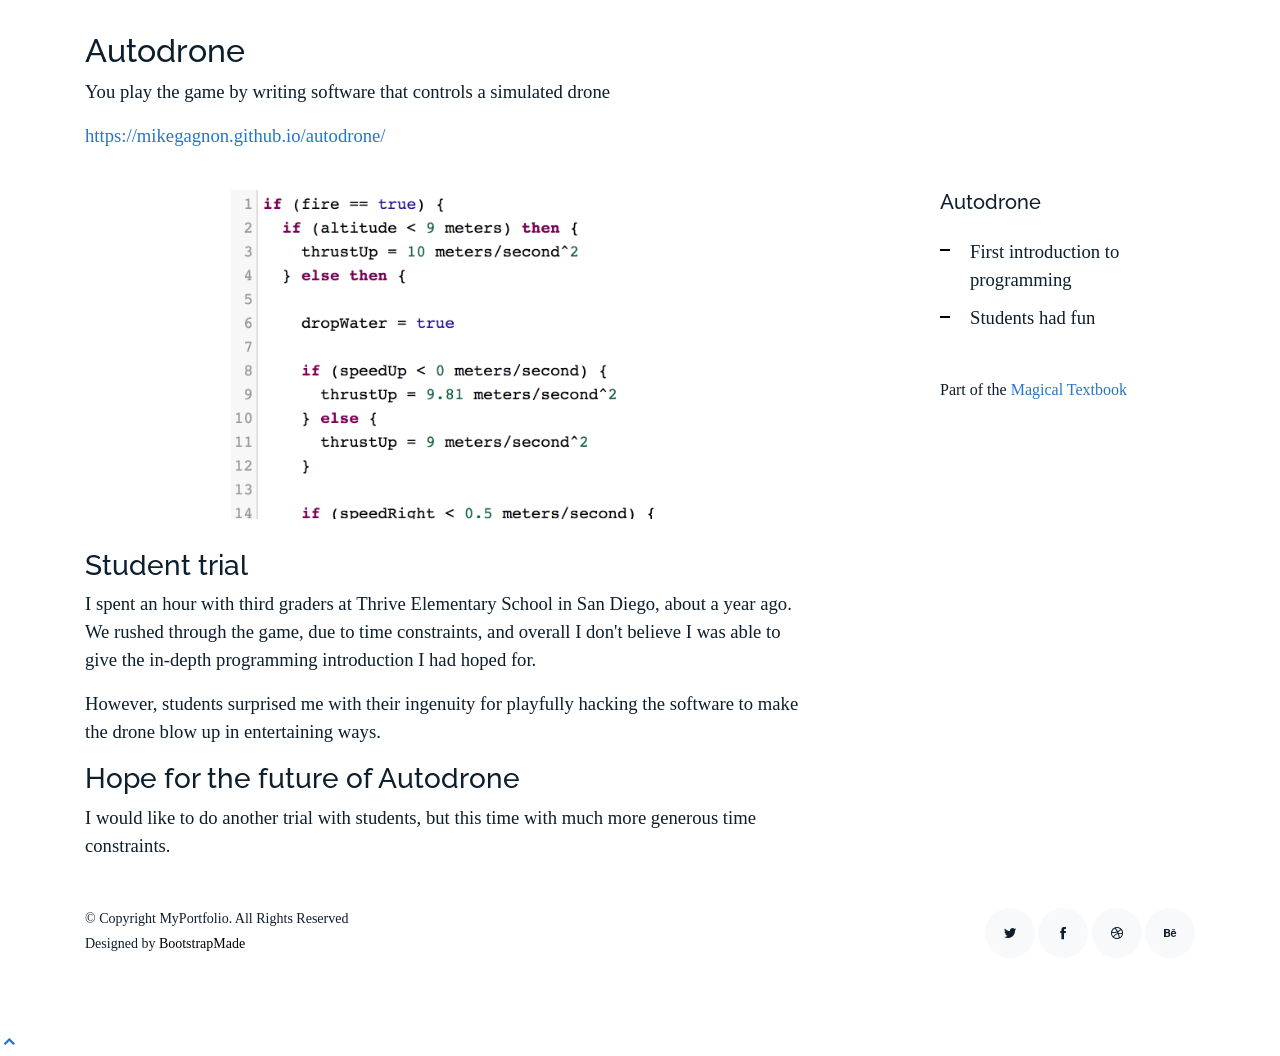
==== commit 2bbcb9e3: "." ====
--- a/autodrone.html
+++ b/autodrone.html
@@ -111,7 +111,7 @@
     <div class="container">
       <div class="row">
         <div class="col-sm-6">
-          <p class="mb-1">&copy; Michael N. Gagnon, 2020</p>
+          <p class="mb-1">&copy; Copyright MyPortfolio. All Rights Reserved</p>
           <div class="credits">
             <!--
             All the links in the footer should remain intact.
@@ -121,6 +121,12 @@
           -->
             Designed by <a href="https://bootstrapmade.com/">BootstrapMade</a>
           </div>
+        </div>
+        <div class="col-sm-6 social text-md-right">
+          <a href="#"><span class="icofont-twitter"></span></a>
+          <a href="#"><span class="icofont-facebook"></span></a>
+          <a href="#"><span class="icofont-dribbble"></span></a>
+          <a href="#"><span class="icofont-behance"></span></a>
         </div>
       </div>
     </div>
--- a/assets/css/style.css
+++ b/assets/css/style.css
@@ -74,6 +74,10 @@
   display: block;
   position: relative;
   overflow: hidden;
+}
+
+.static-fancy {
+  opacity: 0.20;
 }
 
 .item .item-wrap:after {
